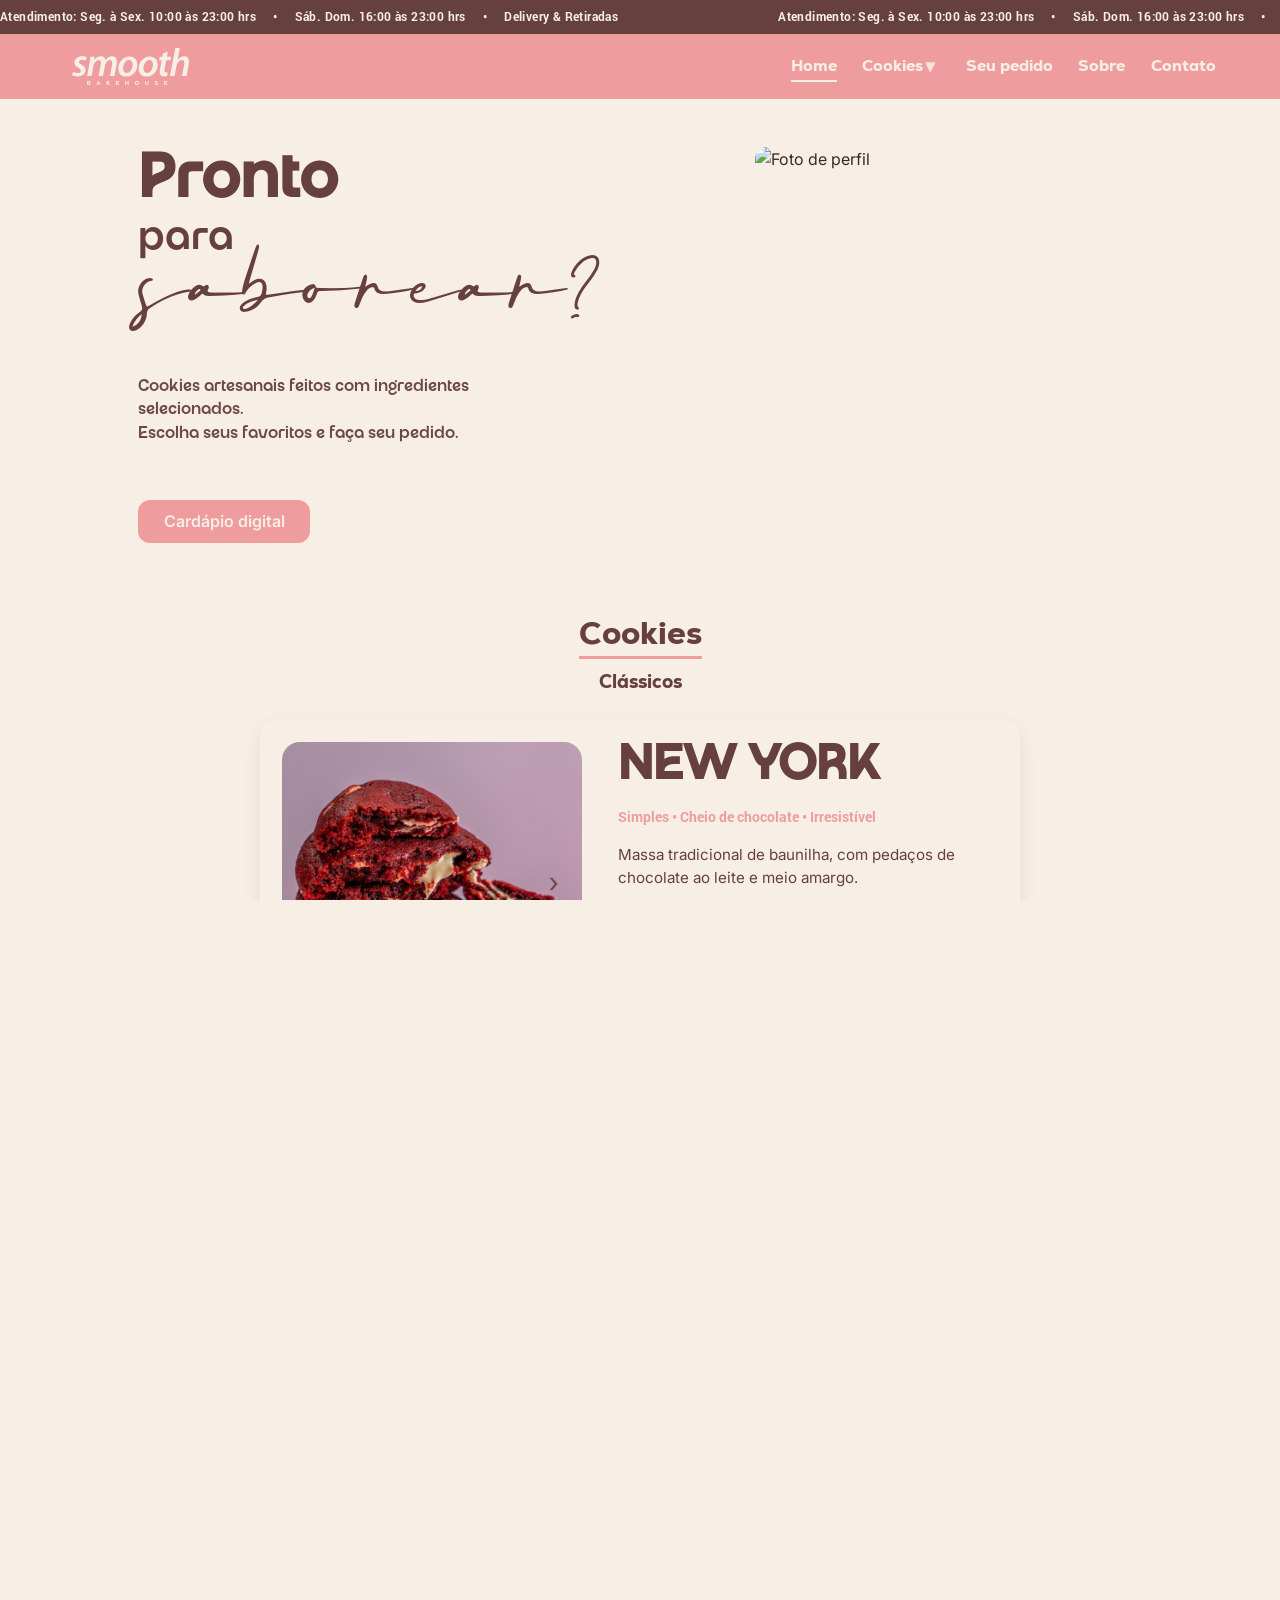
==== index.html @ f29f005e "Add files via upload" ====
<!DOCTYPE html>
<html lang="pt-BR" data-theme="rose">
<head>

	
	<style>
  /* Splash crítico (evita tela branca antes do CSS carregar) */
  #splash-screen{
    position:fixed;
    inset:0;
    background:#F7EFE6;
    display:flex;
    align-items:center;
    justify-content:center;
    z-index:999999;
  }
  #splash-screen img{
    max-width:70%;
  }
</style>


	<link href="https://fonts.googleapis.com/css2?family=Inter:wght@300;400;500;600;700&display=swap" rel="stylesheet">

  <meta charset="UTF-8" />

<meta name="viewport" content="width=device-width, initial-scale=1, viewport-fit=cover">

  <title>Smooth — Bakehouse</title>


<!-- FAVICON SVG (principal) -->
<link rel="manifest" href="manifest.json">

<link rel="icon" type="image/svg+xml" href="img/icons/favicon-smooth.svg">

<link rel="icon" type="image/png" href="img/icons/icone-smooth.png">

<link rel="apple-touch-icon" href="img/icons/icone-smooth.png">

<meta name="theme-color" content="#F7EFE6">

<meta name="mobile-web-app-capable" content="yes">
<meta name="apple-mobile-web-app-capable" content="yes">


<!---Barra que era preta-->

<meta name="msapplication-navbutton-color" content="#F7EFE6">
<meta name="apple-mobile-web-app-status-bar-style" content="default">



  <!-- CSS -->
<link rel="stylesheet" href="css/global/reset.css">
<link rel="stylesheet" href="css/global/base.css">
<link rel="stylesheet" href="css/theme/theme.css">
<link rel="stylesheet" href="css/header/header.css">
<link rel="stylesheet" href="css/header/ticker.css">
<link rel="stylesheet" href="css/home/home.css">
<link rel="stylesheet" href="css/cookies/classics/classics.css">
<link rel="stylesheet" href="css/footer/footer.css">
<link rel="stylesheet" href="css/checkout/checkout.css">
<link rel="stylesheet" href="css/about-contact/about-contact.css">



	
</head>

<body>  <!-- versão sem padrão elipse -->


 <!-- SPLASH PREMIUM -->
	<div id="splash-screen">
  <img src="img/logo-off.svg" alt="Smooth">
</div>
	
  <!-- MINI CART DESKTOP (NOVO CHECKOUT) -->
<div class="sc-mini-cart" id="miniCart">
  <div class="sc-mini-header">Resumo</div>
  <div class="sc-mini-count" id="miniCount">0 selecionado(s)</div>
  <div class="sc-mini-divider"></div>
  <div class="sc-mini-total" id="miniTotal">R$ 0,00</div>
  <button class="sc-mini-link" id="miniScroll" type="button">Ver pedido</button>

</div>

<!-- BOTÃO MOBILE (NOVO CHECKOUT) -->
<button class="sc-mobile-btn" id="mobileBtn" type="button">
  Ver pedido <strong id="mobileTotal">R$ 0,00</strong>
</button>


<!-- <body class="use-pattern"> --> <!-- versão com padrão elipse -->

  <!-- HEADER -->
<div class="ticker">
  <div class="ticker-track">
    <div class="ticker-content">Atendimento: Seg. à Sex. 10:00 às 23:00 hrs &nbsp;&nbsp;&nbsp; • &nbsp;&nbsp;&nbsp; Sáb. Dom. 16:00 às 23:00 hrs &nbsp;&nbsp;&nbsp; • &nbsp;&nbsp;&nbsp; Delivery & Retiradas</div>
    <div class="ticker-content">Atendimento: Seg. à Sex. 10:00 às 23:00 hrs &nbsp;&nbsp;&nbsp; • &nbsp;&nbsp;&nbsp; Sáb. Dom. 16:00 às 23:00 hrs &nbsp;&nbsp;&nbsp; • &nbsp;&nbsp;&nbsp; Delivery & Retiradas</div>
    <div class="ticker-content">Atendimento: Seg. à Sex. 10:00 às 23:00 hrs &nbsp;&nbsp;&nbsp; • &nbsp;&nbsp;&nbsp; Sáb. Dom. 16:00 às 23:00 hrs &nbsp;&nbsp;&nbsp; • &nbsp;&nbsp;&nbsp; Delivery & Retiradas</div>
  </div>
</div>



 

<!-----icones letreiro <img src="img/icons/sacola.svg" class="ticker-icon" alt="">
  Atendimento: Seg. à Sex. 10:00 às 23:00 hrs
  &nbsp;•&nbsp;
  <img src="img/icons/sacola.svg" class="ticker-icon" alt="">
  Delivery & Retiradas---->

    

  <header class="header">
    <div class="container nav">
      <div class="logo">
        <img src="img/logo.svg" alt="Logo Smooth">
      </div>

      <div
      
      class="nav-actions">
        <nav>
 <ul class="nav-list">
  <li><a href="#home">Home</a></li>

  <!-- ITEM COM SUBMENU -->
<li class="has-submenu">
  <a href="#cookies" class="submenu-toggle">
    Cookies
    <span class="arrow">▾</span>
  </a>

  <ul class="submenu">
  <li>
    <a href="#classicos" data-ignore-spy>
      <span class="submenu-text">Clássicos</span>
    </a>
  </li>
  <li>
 <!-------- <a href="#recheados"> 
    <span class="submenu-text">Recheados</span>
  </a>
</li>

<li>
  <a href="#gourmet">
    <span class="submenu-text">Gourmet</span> --->
  </a>
</li>

</ul>

</li>

  <li><a href="#checkout">Seu pedido</a></li>

  <li><a href="#sobre">Sobre</a></li>
  <li><a href="#contato">Contato</a></li>
</ul>





        </nav>

       <button class="hamburger" id="hamburgerBtn" type="button">
       <span></span>
       <span></span>
       <span></span>
       </button>

        <button id="themeToggle" class="theme-toggle" type="button">Tema</button>
      </div>
    </div>
   </header>

  <!-- HOME -->
  <section id="home" class="section home">
    <div class="container home-grid">
      <div>
        <div class="hero-title">
          <span class="big">Pronto</span>
            <span class="mid">para</span>

  <div class="script-wrap">
  <span class="script">saborear</span>
  <span class="interrogacao">?</span>
</div>

        </div>


  <div class="home-extra">
  <span class="mid">Cookies artesanais feitos com ingredientes selecionados.</span>
  <span class="mid">Escolha seus favoritos e faça seu pedido.</span>
</div>

        <a href="#cookies-cta" class="cta-button">Cardápio digital</a>

      </div>

      <img src="img/profile.png"
     alt="Foto de perfil"
     class="profile-img"
     loading="eager"
     decoding="sync">
    </div>
  </section>

  <!-- ÂNCORA EXCLUSIVA DO CTA (Cardápio digital) -->
<div id="cookies-cta" class="anchor-cta"></div>


<!-- COOKIES -->
<!-- COOKIES -->
<section id="cookies" class="section cookies">

  <div class="container">

    <h2 class="section-title underline-anim">Cookies</h2>

    <!-- TABS DO CARDÁPIO -->
<!---- <div class="cookie-tabs">
  <button class="tab-btn active" data-tab="classicos">Clássicos</button>
  <button class="tab-btn" data-tab="recheados">Recheados</button>
  <button class="tab-btn" data-tab="gourmet">Gourmet</button>
</div> --->


    <!-- CATEGORIA: CLÁSSICOS -->
    <div class="cookie-category" id="classicos">
     <h3 class="category-title">Clássicos</h3>


      <div class="cookie-grid">

      


<!----------TESTE CARD-->
<!-- Cookie 01-->
<div class="cookie-card" data-base-name="New York">



  <!-- CARROSSEL -->
<div class="card-media" data-carousel>

  <div class="carousel-track">
    <img src="img/cookies/double-chocolate.png"
         alt="Cookie Double Chocolate"
         class="carousel-img"
         loading="lazy"
         decoding="async"
         draggable="false">

    <img src="img/cookies/New-York2.jpg"
         alt="Cookie New York"
         class="carousel-img"
         loading="lazy"
         decoding="async"
         draggable="false">

    <img src="img/cookies/New-York3.jpg"
         alt="Cookie New York"
         class="carousel-img"
         loading="lazy"
         decoding="async"
         draggable="false">

          <img src="img/cookies/New-York4.jpg"
         alt="Cookie New York"
         class="carousel-img"
         loading="lazy"
         decoding="async"
         draggable="false">

          <img src="img/cookies/New-York5.jpg"
         alt="Cookie New York"
         class="carousel-img"
         loading="lazy"
         decoding="async"
         draggable="false">
  </div>

  <!-- setas -->
  <button class="carousel-btn prev" type="button" aria-label="Imagem anterior">‹</button>
  <button class="carousel-btn next" type="button" aria-label="Próxima imagem">›</button>

  <!-- dots -->
  <div class="carousel-dots" aria-hidden="true"></div>

</div>



  <!-- INFO -->
  <div class="cookie-info">
    <h4>NEW YORK</h4>

    <p class="subinfo">
  Simples • Cheio de chocolate • Irresistível
</p>

    <p>
      Massa tradicional de baunilha, com pedaços de chocolate ao leite e meio amargo.
    </p>

    <!-- SELETOR DE PESO (OPCIONAL) -->
    <div class="radio-row weight-row">

 <label>
    120g
    <input type="radio" name="weight-newyork"
           value="120" data-price="18.99" checked>
  </label>


  <label>
    60g
    <input type="radio" name="weight-newyork"
           value="60" data-price="9.99">
  </label>

 
</div>

    <div class="cookie-footer">

      <!-- BLOCO PREÇO (MESMO DO ORIGINAL) -->
      <div class="price-block">
        <div class="cookie-price-pill">
          <div class="price-line">
            <span class="currency">R$</span>
            <span class="value">18,<span class="cents">99</span></span>
          </div>
        </div>

        <small class="info-produto">
          unidade • 120g
        </small>
      </div>

      <!-- CONTROLES (SEM ALTERAÇÃO) -->
      <div class="qty-control">

        <div class="qty-col">
          <button class="qty-btn minus" type="button">−</button>
          <small class="info-produto">remover</small>
        </div>

        <span class="qty">0</span>

        <div class="qty-col">
          <button class="qty-btn plus" type="button">+</button>
          <small class="info-produto">adicionar</small>
        </div>

      </div>

    </div>

  </div>

</div>








<!-- Cookie 02-->
<div class="cookie-card" data-base-name="Triplochoco">

  <img src="img/cookies/double-chocolate.png" alt="Triplochoco">
  <div class="cookie-info">
    <h4>TRIPLOCHOCO</h4>

    <p class="subinfo">
      Intenso • Cremoso • Sem exageros
    </p>

    <p>
      Massa de cacau com pedaços de chocolate ao leite, meio amargo e branco.
    </p>

    <!-- SELETOR DE PESO (OPCIONAL) -->
    <div class="radio-row weight-row">

 <label>
    120g
    <input type="radio" name="weight-triplochoco"
           value="120" data-price="18.99" checked>
  </label>


  <label>
    60g
    <input type="radio" name="weight-triplochoco"
           value="60" data-price="9.99">
  </label>

 
</div>

    <div class="cookie-footer">

      <!-- BLOCO PREÇO (MESMO DO ORIGINAL) -->
      <div class="price-block">
        <div class="cookie-price-pill">
          <div class="price-line">
            <span class="currency">R$</span>
            <span class="value">18,<span class="cents">99</span></span>
          </div>
        </div>

        <small class="info-produto">
          unidade • 120g
        </small>
      </div>

      <!-- CONTROLES (SEM ALTERAÇÃO) -->
      <div class="qty-control">

        <div class="qty-col">
          <button class="qty-btn minus" type="button">−</button>
          <small class="info-produto">remover</small>
        </div>

        <span class="qty">0</span>

        <div class="qty-col">
          <button class="qty-btn plus" type="button">+</button>
          <small class="info-produto">adicionar</small>
        </div>

      </div>

    </div>

  </div>

</div>






<!-- Cookie 03-->
<div class="cookie-card" data-base-name="Brigadeiro Intenso">

  <img src="img/cookies/double-chocolate.png" alt="Brigadeiro Intenso">

  <div class="cookie-info">
    <h4>BRIGADEIRO INTENSO</h4>

    <p class="subinfo">
      Forte • Cremoso por dentro • Equilibrado
    </p>

    <p>
      Massa de cacau com recheio de brigadeiro meio amargo.
    </p>

    <!-- SELETOR DE PESO (OPCIONAL) -->
    <div class="radio-row weight-row">

 <label>
    120g
    <input type="radio" name="weight-brigadeiro-intenso"
           value="120" data-price="16.99" checked>
  </label>


  <label>
    60g
    <input type="radio" name="weight-brigadeiro-intenso"
           value="60" data-price="7.99">
  </label>

 
</div>

    <div class="cookie-footer">

      <!-- BLOCO PREÇO (MESMO DO ORIGINAL) -->
      <div class="price-block">
        <div class="cookie-price-pill">
          <div class="price-line">
            <span class="currency">R$</span>
            <span class="value">16,<span class="cents">99</span></span>
          </div>
        </div>

        <small class="info-produto">
          unidade • 120g
        </small>
      </div>

      <!-- CONTROLES (SEM ALTERAÇÃO) -->
      <div class="qty-control">

        <div class="qty-col">
          <button class="qty-btn minus" type="button">−</button>
          <small class="info-produto">remover</small>
        </div>

        <span class="qty">0</span>

        <div class="qty-col">
          <button class="qty-btn plus" type="button">+</button>
          <small class="info-produto">adicionar</small>
        </div>

      </div>

    </div>

  </div>

</div>





<!-- Cookie 04-->
<div class="cookie-card" data-base-name="Chocoblend">

  <img src="img/cookies/double-chocolate.png" alt="Chocoblend">

  <div class="cookie-info">
    <h4>CHOCOBLEND</h4>

    <p class="subinfo">
      Dois sabores • Suave • Equilibrado
    </p>

    <p>
      Combinação de massas de cacau e baunilha, com recheio de brigadeiro de chocolate meio amargo e branco.
    </p>

    <!-- SELETOR DE PESO (OPCIONAL) -->
    <div class="radio-row weight-row">

 <label>
    120g
    <input type="radio" name="weight-chocoblend"
           value="120" data-price="16.99" checked>
  </label>


  <label>
    60g
    <input type="radio" name="weight-chocoblend"
           value="60" data-price="7.99">
  </label>

 
</div>

    <div class="cookie-footer">

      <!-- BLOCO PREÇO (MESMO DO ORIGINAL) -->
      <div class="price-block">
        <div class="cookie-price-pill">
          <div class="price-line">
            <span class="currency">R$</span>
            <span class="value">16,<span class="cents">99</span></span>
          </div>
        </div>

        <small class="info-produto">
          unidade • 120g
        </small>
      </div>

      <!-- CONTROLES (SEM ALTERAÇÃO) -->
      <div class="qty-control">

        <div class="qty-col">
          <button class="qty-btn minus" type="button">−</button>
          <small class="info-produto">remover</small>
        </div>

        <span class="qty">0</span>

        <div class="qty-col">
          <button class="qty-btn plus" type="button">+</button>
          <small class="info-produto">adicionar</small>
        </div>

      </div>

    </div>

  </div>

</div>







<!-- Cookie 05-->
<div class="cookie-card" data-base-name="Dark Nutella">

  <img src="img/cookies/double-chocolate.png" alt="Dark Nutella">

  <div class="cookie-info">
    <h4>DARK NUTELLA</h4>

    <p class="subinfo">
      Sofisticado • Marcante • Contraste perfeito
    </p>

    <p>
      Massa tradicional de baunilha com recheio de Nutella e pedaços de chocolate meio amargo.
    </p>

    <!-- SELETOR DE PESO (OPCIONAL) -->
    <div class="radio-row weight-row">

 <label>
    120g
    <input type="radio" name="weight-dark-nutella"
           value="120" data-price="17.99" checked>
  </label>


  <label>
    60g
    <input type="radio" name="weight-dark-nutella"
           value="60" data-price="8.99">
  </label>

 
</div>

    <div class="cookie-footer">

      <!-- BLOCO PREÇO (MESMO DO ORIGINAL) -->
      <div class="price-block">
        <div class="cookie-price-pill">
          <div class="price-line">
            <span class="currency">R$</span>
            <span class="value">17,<span class="cents">99</span></span>
          </div>
        </div>

        <small class="info-produto">
          unidade • 120g
        </small>
      </div>

      <!-- CONTROLES (SEM ALTERAÇÃO) -->
      <div class="qty-control">

        <div class="qty-col">
          <button class="qty-btn minus" type="button">−</button>
          <small class="info-produto">remover</small>
        </div>

        <span class="qty">0</span>

        <div class="qty-col">
          <button class="qty-btn plus" type="button">+</button>
          <small class="info-produto">adicionar</small>
        </div>

      </div>

    </div>

  </div>

</div>




<!-- Cookie 06-->
<div class="cookie-card" data-base-name="Milk & Nuts">

  <img src="img/cookies/double-chocolate.png" alt="Milk & Nuts">

  <div class="cookie-info">
    <h4>MILK & NUTS</h4>

    <p class="subinfo">
      Amendoim • Crocante • Nostálgico
    </p>

    <p>
      Massa tradicional de baunilha com recheio de brigadeiro de paçoca e chocolate ao leite.
    </p>

    <!-- SELETOR DE PESO (OPCIONAL) -->
    <div class="radio-row weight-row">

 <label>
    120g
    <input type="radio" name="weight-milk-nuts"
           value="120" data-price="17.99" checked>
  </label>


  <label>
    60g
    <input type="radio" name="weight-milk-nuts"
           value="60" data-price="8.99">
  </label>

 
</div>

    <div class="cookie-footer">

      <!-- BLOCO PREÇO (MESMO DO ORIGINAL) -->
      <div class="price-block">
        <div class="cookie-price-pill">
          <div class="price-line">
            <span class="currency">R$</span>
            <span class="value">17,<span class="cents">99</span></span>
          </div>
        </div>

        <small class="info-produto">
          unidade • 120g
        </small>
      </div>

      <!-- CONTROLES (SEM ALTERAÇÃO) -->
      <div class="qty-control">

        <div class="qty-col">
          <button class="qty-btn minus" type="button">−</button>
          <small class="info-produto">remover</small>
        </div>

        <span class="qty">0</span>

        <div class="qty-col">
          <button class="qty-btn plus" type="button">+</button>
          <small class="info-produto">adicionar</small>
        </div>

      </div>

    </div>

  </div>

</div>






<!-- Cookie VARIAÇÃO 07 -->
<div class="cookie-card" data-base-name="Loveberry">

  <img src="img/cookies/double-chocolate.png" alt="Loveberry">

  <div class="cookie-info">
    <h4>LOVEBERRY</h4>

    <p class="subinfo">
      Levemente ácido • Sem exageros • Cheio de sabor
    </p>

    <p>
      Massa red velvet com recheio de brigadeiro de chocolate branco e geleia de morango.
    </p>

    <!-- SELETOR DE PESO (OPCIONAL) -->
    <div class="radio-row weight-row">

 <label>
    120g
    <input type="radio" name="weight-loveberry"
           value="120" data-price="22.99" checked>
  </label>


  <label>
    60g
    <input type="radio" name="weight-loveberry"
           value="60" data-price="12.99">
  </label>

 
</div>

    <div class="cookie-footer">

      <!-- BLOCO PREÇO (MESMO DO ORIGINAL) -->
      <div class="price-block">
        <div class="cookie-price-pill">
          <div class="price-line">
            <span class="currency">R$</span>
            <span class="value">22,<span class="cents">99</span></span>
          </div>
        </div>

        <small class="info-produto">
          unidade • 120g
        </small>
      </div>

      <!-- CONTROLES (SEM ALTERAÇÃO) -->
      <div class="qty-control">

        <div class="qty-col">
          <button class="qty-btn minus" type="button">−</button>
          <small class="info-produto">remover</small>
        </div>

        <span class="qty">0</span>

        <div class="qty-col">
          <button class="qty-btn plus" type="button">+</button>
          <small class="info-produto">adicionar</small>
        </div>

      </div>

    </div>

  </div>

</div>






</div> <!-- /.cookie-grid -->

</div> <!-- /.cookie-category -->

  </div> <!-- /.container -->

</section> <!-- /#cookies -->







    

  
<!-- CHECKOUT — NOVO / RESUMO (IRMÃO DO GRID, NÃO FILHO) -->
<section class="sc-checkout" id="checkout">
  <div class="container">
    <div class="checkout-card">
  <div class="checkout-content">


<h3 class="section-title">Seu pedido</h3>


  <ul id="cartList"></ul>

<button id="clearCart" class="clear-cart is-hidden" type="button">
  Limpar itens
</button>


  <div class="sc-line">
    <span>Subtotal</span>
    <strong id="subtotal">R$ 0,00</strong>
  </div>

  <!-- DADOS DO CLIENTE -->
  <div class="sc-block">
    <h4>Seus dados</h4>
    <input type="text" id="clientName" placeholder="Nome" />
    <input type="tel" id="clientPhone" placeholder="WhatsApp" />
  </div>

  <!-- OBSERVAÇÕES -->
  <div class="sc-block">
    <textarea id="notes" placeholder="Observações (opcional)"></textarea>
  </div>


  <!-- RECEBIMENTO -->
 <div class="sc-block">
  <h4>Como você quer receber?</h4>

  <div class="radio-row">
    <label>
      Retirada
      <input type="radio" name="receive" value="retirada">
    </label>

    <label>
      Entrega (R$ 9,99)
      <input type="radio" name="receive" value="entrega">
    </label>
  </div>
</div>


  <!-- LOCAL RETIRADA -->
  <div class="sc-block sc-hidden" id="pickupBlock">
    <h4 class="sc-pickup-title">Local</h4>
    <p class="sc-pickup">
      Rua Emidio Alves Feitosa, nº 1680<br>
      Bairro Agenor de Carvalho.
    </p>
  </div>


<!-- CHECKOUT — SENTINEL (controle de visibilidade do mini-cart) -->
<div id="checkout-sentinel"></div>

  <!-- ENDEREÇO ENTREGA -->
  <div class="sc-block sc-hidden" id="addressBlock">
    <textarea id="address" placeholder="Endereço para entrega"></textarea>
  </div>

  <!-- CUPOM FRETE (OCULTO) -->
  <div class="sc-block sc-hidden" id="couponBlock">
    <input type="text" id="coupon" placeholder="Cupom de frete" />
    <button id="applyCoupon" type="button">Aplicar</button>
  </div>

  <div class="sc-line sc-hidden" id="deliveryLine">
    <span>Taxa de entrega</span>
    <strong id="delivery">R$ 0,00</strong>
  </div>

  <div class="sc-line total">
    <span>Total do pedido</span>
    <strong id="total">R$ 0,00</strong>
  </div>

  <!-- PAGAMENTO -->
  <div class="sc-block">
  <h4>Forma de pagamento</h4>

  <div class="radio-row">
    <label>
      Pix
      <input type="radio" name="payment" value="Pix">
    </label>

    <label>
      Cartão
      <input type="radio" name="payment" value="Cartão">
    </label>

    <label>
      Dinheiro
      <input type="radio" name="payment" value="Dinheiro">
    </label>
  </div>
</div>


  <!-- TROCO -->
  <div class="sc-block sc-hidden" id="changeBlock">
  <h4>Precisa de troco?</h4>

  <div class="radio-row">
    <label>
      Não
      <input type="radio" name="change" value="nao">
    </label>

    <label>
      Sim
      <input type="radio" name="change" value="sim">
    </label>
  </div>

  <input
  type="text"
  id="changeValue"
  class="sc-hidden"
  placeholder="Troco para quanto?"
  />
</div>


  <button class="sc-final-btn sc-muted" id="finishBtn" type="button">
    Finalizar pedido no whatsapp
  </button>

      </div><!-- /.checkout-content -->

    </div><!-- /.checkout-card -->
  </div><!-- /.container -->
</section>





  <!-- SOBRE -->
  <section id="sobre" class="section">
    <div class="container">
      <h2 class="section-title">Sobre</h2>
      <p>A Smooth nasce da ideia de suavidade.
</p>

<p>
  Com produtos criados de forma artesanal, a partir de processos cuidadosos,
  ingredientes selecionados e atenção real a cada detalhe do resultado final.
  Mais do que oferecer produtos, a Smooth busca criar momentos aconchegantes.
  Tudo é feito com calma, respeitando o tempo, o processo e o prazer de saborear 
  algo preparado com carinho.
  Texturas equilibradas e sabores marcantes fazem parte do nosso cuidado diário.
  Aqui, cada criação é pensada como uma experiência — do primeiro contato 
  à última mordida. Um convite para desacelerar, sentir e aproveitar.

  Suave, simples, Smooth.
</p>

      </p>
    </div>
  </section>

   <!-- CONTATO -->
  <section id="contato" class="section section-alt">
    <div class="container">
      <h2 class="section-title">Contato</h2>
      <p>Email: smoothbakehouse@gmail.com</p>
    </div>
  </section>


  <!-- Mini-Cart -->




<!-- BOTÃO MOBILE — VER PEDIDO -->


<footer class="footer">
  <!-- LOGO -->
  <img
    src="img/logo.svg"
    alt="Smooth Bakehouse"
    class="footer-logo"
  />

    <!-- REDES SOCIAIS -->
  <div class="footer-social">

  <a href="https://www.instagram.com/smoothbakehouse" target="_blank" aria-label="Instagram">
    <img src="img/icons/instagram.svg" alt="Instagram" />
  </a>

  <a href="https://linktr.ee/smoothbakehouse" target="_blank" aria-label="Linktree">
    <img src="img/icons/linktree.svg" alt="Linktree" />
  </a>

  <a href="https://wa.me/556932156921" target="_blank" aria-label="WhatsApp">
    <img src="img/icons/whatsapp.svg" alt="WhatsApp" />
  </a>

</div>


  <!-- TEXTO PRINCIPAL -->
  <p class="footer-brand">© 2026 — Smooth Bakehouse  —</p>

  <!-- CRÉDITO DISCRETO -->
  <p class="footer-credit">
    Criado e desenvolvido por Inove Tecnologias.
  </p>
</footer>




<!-- ======================
     ALERTA SMOOTH
====================== -->
<div id="smooth-alert" class="smooth-alert">
  <div class="smooth-alert-box">

    <strong>Smooth diz:</strong>

    <p id="smooth-alert-text"></p>

    <button id="smooth-alert-ok" class="smooth-alert-btn" type="button">
  OK
</button>

  </div>
</div>



  <!-- SCRIPTS FINAIS -->
  <script>
    /* ========================= TROCA DE TEMA ========================= */
    /*const themes = ["rose", "light", "dark"];
    let currentTheme = 0;
    const html = document.documentElement;
    const button = document.getElementById("themeToggle");

    button.addEventListener("click", () => {
      currentTheme = (currentTheme + 1) % themes.length;
      html.setAttribute("data-theme", themes[currentTheme]);
    });*/
</script>


<script src="js/mapa-nav.js"></script>
<script src="js/menu.js"></script>
<script src="js/checkout.js" defer></script>
<script src="js/lightbox.js"></script>
<script src="js/ticker.js"></script>




<!-- LIGHTBOX -->
<div class="lightbox" id="lightbox">
  <div class="lightbox-content">
    <button class="lightbox-close" type="button">×</button>
    <img src="" id="lightboxImg">
    <div class="lightbox-dots" aria-hidden="true"></div>
    <button class="lightbox-nav lightbox-prev" type="button" aria-label="Imagem anterior">‹</button>
<button class="lightbox-nav lightbox-next" type="button" aria-label="Próxima imagem">›</button>
  </div>
</div>




<script>
if ("serviceWorker" in navigator) {
  window.addEventListener("load", () => {
  navigator.serviceWorker.register("sw.js")
      .then(() => console.log("Service Worker registrado"))
      .catch(err => console.log("Erro no SW:", err));
  });
}
</script>

<!------------Splash intro app-->
<script>
window.addEventListener("load", () => {
  const splash = document.getElementById("splash-screen");

  splash.classList.add("show");

  setTimeout(() => {

    // ⭐ libera a página antes do fade
    document.body.classList.add("app-ready");

    splash.classList.add("splash-hide");

    setTimeout(() => {
      splash.remove();
    }, 700);

  }, 1200);
});
</script>



</body>
</html>
---- css/global/base.css ----
/* ========================= GLOBAL BASE ========================= */
/* Este arquivo define padrões universais usados pelo site todo. */
/* Nada aqui deve ser específico de header, home, cookies, etc.  */


/*html {
  background-color: #F7EFE6 !important;
}*/

html{
  background: var(--background);
}


:root {
  --font-inter: "Inter", sans-serif;
}


/* ------------------------- TIPOGRAFIA ------------------------- */
html, body {
  font-family: "Poppins", sans-serif;
  color: var(--text);
  background: var(--background);
  line-height: 1.6;
  overflow-x: hidden; /* evita scroll lateral */
}

.container {
  width: 100%;
  max-width: 1200px; /* antes era menor */
  margin-inline: auto;
  padding-inline: clamp(12px, 3vw, 24px);
}


/* ------------------------- LINKS ------------------------- */
a {
  text-decoration: none;
  color: inherit;
  transition: color 0.25s ease, opacity 0.25s ease;
}

/* ------------------------- BOTÕES GERAIS ------------------------- */
button {
  cursor: pointer;
  border: none;
  outline: none;
  background: transparent;
  transition: 0.25s ease;
}

/* ------------------------- TÍTULOS ------------------------- */
h1, h2, h3, h4, h5, h6 {
  font-family: "Nexa Heavy", sans-serif; /* ATIVA Bingo nos títulos */
  font-weight: 900;
  line-height: 1.2;
}

/* ------------------------- gambi ------------------------- */
/*.text-thin {
  font-family: "Nexa Heavy", sans-serif;
  font-weight: 400;        /* mantém o peso original */
 /* opacity: 0.85;           /* deixa visualmente mais leve */
 /* -webkit-text-stroke: 0.2px transparent; /* suaviza as bordas */
/*}*/

/* ------------------------- TEXTO ------------------------- */
p, span, li {
  color: var(--brown);
  word-break: break-word;
}

/* ------------------------- SEÇÕES----SOBRE + CONTATO---------------------- */
.section {
  padding: 4rem 0;
  background: #F7EFE6;
}

.section-title {
  font-family: "Nexa Heavy", sans-serif;
  font-size: clamp(1.6rem, 3vw, 2rem);
  font-weight: 700;

  position: relative;
  display: block;
  width: fit-content;
  margin: 0 auto 1.6rem;
  padding-bottom: 6px;

  text-align: center;
}

.section-subtitle {
  font-size: 1rem;
  color: var(--brown);
  margin-bottom: 2rem;
}

/* ------------------------- UTILITÁRIOS ------------------------- */

/* Flex helpers */
.flex {
  display: flex;
  align-items: center;
}

.flex-between {
  display: flex;
  align-items: center;
  justify-content: space-between;
}

.text-center {
  text-align: center;
}

/* Espaçamentos */
.mt-1 { margin-top: 1rem; }
.mt-2 { margin-top: 2rem; }
.mt-3 { margin-top: 3rem; }

/*---------------- ===== Underline Animado Universal Enche igual home===== ---------------------------*/
.underline-animado {
  position: relative;
  display: inline-block; /* permite animar sublinhado sem quebrar layout */
  padding-bottom: 3px;
}

.underline-animado::after {
  content: "";
  position: absolute;
  left: 0;
  bottom: 0;
  width: 0%;
  height: 3px;
 /* background: red; /* cor do sublinhado */
  transition: width 0.35s ease;
}

.underline-animado:hover::after {
  width: 100%;
}

/* ------------------------- SOMBRAS UNIVERSAIS ------------------------- */
.shadow {
  box-shadow: var(--shadow);
}

/* ------------------------- RESPONSIVIDADE BÁSICA ------------------------- */
@media (max-width: 768px) {
  .section {
    padding: 3rem 0;
  }
}


/* =========================================
   SECTION TITLES — UNDERLINE ANIMADO
   ========================================= */

/* underline escondido */
.section-title::after {
  content: "";
  position: absolute;
  left: 0;
  bottom: 0;
  width: 0%;
  height: 3px;
  background: var(--rose);


  transition:
    width 0.35s ease 0.25s; /* 👈 delay de 0.25s */
}


/* ativado por scroll */
.section-title.is-active::after {
  width: 100%;
}

/* =========================================
   CENTRALIZAR TÍTULOS DAS SEÇÕES
   ========================================= */

#splash-screen {
  position: fixed;
  inset: 0;
  background: #F7EFE6;
  display: flex;
  align-items: center;
  justify-content: center;
  z-index: 99999;
  transition: opacity .6s ease;
}

#splash-screen img {
  width: clamp(200px, 40vw, 290px);
  max-width: 70%;
  opacity: 0;
  transform: translateY(8px);
  transition: opacity .6s ease, transform .6s ease;
}

#splash-screen.show img {
  opacity: 1;
  transform: translateY(0);
}

.splash-hide {
  opacity: 0;
}

/*-------fade home----------*/



/* =========================================================
   OFFSET DE SCROLL — AJUSTE FINO
   ========================================================= */

/* HOME */
#home{
  scroll-margin-top: 100px; /* ajuste fino desktop */
}


/* Cookies (título da seção) */
#cookies {
  scroll-margin-top: 45px;
}

/* Categoria Clássicos */
#classicos {
  scroll-margin-top: 77px;
}

/* Sobre */
#sobre {
  scroll-margin-top: 30px;
}

/* CHECKOUT — especial (porque usa scrollIntoView) */
  #checkout {
  scroll-margin-top: 60px;
}


/* =========================================================
   OFFSET EXCLUSIVO — CTA "Cardápio digital"
   ========================================================= */

#cookies-cta{
  scroll-margin-top: 45px; /* ajuste fino DESKTOP do CTA */
}

@media (max-width:768px){
  #cookies-cta{
    scroll-margin-top: 35px; /* ajuste fino MOBILE do CTA */
  }
}

/* âncora não ocupa espaço visível */
.anchor-cta{
  height: 0;
}

/* =========================
   OFFSET SCROLL — MOBILE
========================= */
@media (max-width:768px){


/*#home{
  /*scroll-margin-top: 120px; /* ajuste fino mobile
}*/

  #cookies{
    scroll-margin-top: 90px;
  }

  #classicos{
    scroll-margin-top: 75px;
  }

  #checkout{
    scroll-margin-top: 45px;
  }

  #sobre{
    scroll-margin-top: 35px;
  }

  #contato{
    scroll-margin-top: 90px;
  }

}

/* =========================================================
   BODY — BLOCO REMOVIDO (duplicado e conflitante)
   =========================================================

body {
  font-family: "Nexa Heavy", sans-serif;
  line-height: 1.6;
  background: var(--background);
  color: var(--text);
}

*/



@font-face {
  font-family: 'Nexa Heavy';
  src: url('../../fonts/Nexa-Heavy.ttf') format('truetype');
  font-weight: 900;
  font-style: normal;
  font-display: swap;
}

@font-face {
  font-family: 'Regular';
  src: url('../../fonts/Regular.ttf') format('opentype');
  font-weight: normal;
  font-style: normal;
  font-display: swap;
}

@font-face {
  font-family: 'MentholSignature';
  src: url('../../fonts/Menthol Signature.ttf') format('truetype');
  font-weight: normal;
  font-style: normal;
  font-display: swap;
  
}

@font-face {
  font-family: 'Bingo';
  src: url('../../fonts/Bingo.ttf') format('truetype');
  font-weight: normal;
  font-style: normal;
  font-display: swap;
  }

@font-face {
  font-family: 'Agency';
  src: url('../../fonts/agency.otf') format('opentype');
  font-weight: normal;
  font-style: normal;
  font-display: swap;
 }

       @font-face {
  font-family: 'Roboto';
  src: url('../../fonts/RobotoBold.ttf') format('opentype');
  font-weight: normal;
  font-style: normal;
  font-display: swap;
 }


/*-------Remove azul do botão--------------------------------*/
* { -webkit-tap-highlight-color: transparent; }

button:active {
  transform: scale(.97);
}

/*-----bug home app----*/
/* ===== ISOLAMENTO DO RENDER DO APP ===== */

body {
  visibility: hidden;
}

#splash-screen {
  visibility: visible !important;
}

body.app-ready {
  visibility: visible;
}





/* ======================
   ALERTA SMOOTH
====================== */

.smooth-alert{
  position:fixed;
  inset:0;
  background:rgba(0,0,0,.35);
  display:flex;
  align-items:center;
  justify-content:center;
  opacity:0;
  pointer-events:none;
  transition:.25s;
  z-index:999999;
}

.smooth-alert.show{
  opacity:1;
  pointer-events:auto;
}

.smooth-alert-box{
  background:#fff;
  padding:18px 18px;
  border-radius:18px;
  text-align:center;

  width:min(340px, calc(100vw - 36px));
  max-width:340px;

  min-height:190px;          /* tamanho padrão */
  display:flex;
  flex-direction:column;

  box-shadow:0 10px 30px rgba(0,0,0,.15);
}

.smooth-alert-box strong{
  display:block;
  margin-bottom:8px;
  color:#4A2E2A;
}

#smooth-alert-text{
  margin: 10px 0 0;
  color:#4A2E2A;
  font-size: 0.92rem;
  line-height: 1.35;

  flex: 1;                   /* ocupa o meio da caixa */
  display:flex;
  align-items:center;
  justify-content:center;
  transform: translateY(-7px);

  max-height: 90px;          /* não cresce infinito */
  overflow:auto;             /* se passar, rola */
  padding: 0 6px;
}

/* BOTÃO ALERTA */

.smooth-alert-btn{
  margin-top: 12px;
  padding: 6px 16px;
  border:none;
  border-radius:10px;
  background: var(--rose, #EF9C9F);
  color:#fff;

  font-weight:700;
  font-size: 0.85rem;
  min-width: 96px;
  align-self: center;

  cursor:pointer;
  transition: transform .15s ease, opacity .15s ease;
}

.smooth-alert-btn:hover{
  transform:translateY(-1px);
  opacity:.95;
}
---- css/theme/theme.css ----
/* ===============================================================
   SISTEMA DE TEMAS — SMOOTH BAKEHOUSE
   Apenas LIGHT e DARK
================================================================ */

/* ===== TOKENS BASE (fixos, não mudam entre temas) ===== */
:root {
  /* Marca */
  --rose: #EF9C9F;
  --brown: #66403D;
  --beige: #FEE1C0;

  /* Sombras */
  --shadow: 0 10px 30px rgba(102, 64, 61, 0.12);
  --shadow-strong: 0 16px 32px rgba(102, 64, 61, 0.18);

  /* Borda */
  --border: #e5d0cd;

  /* Texto */
  --text-strong: #3b2725;
  --text-soft: #8a6b68;

  /* Cores funcionais default */
  --primary: var(--rose);
  --secondary: var(--brown);

  /* Base */
  /*--background: #ffffff;
  --surface: #ffffff;
  --surface-alt: #f8f5f4;*/

  --text: var(--text-strong);
  --text-muted: var(--text-soft);

  /* Footer */
  --footer-bg: var(--brown);
  --footer-text: #f8e8e6;
}

/* ===============================================================
   THEME: ROSE (padrão do site)
================================================================ */
[data-theme="rose"]{
  --background: #F7EFE6;
  --surface: #F7EFE6;
  --surface-alt: #F7EFE6;
}


/* ===============================================================
   THEME: LIGHT
================================================================ */

[data-theme="light"] {
  --background: #ffffff;
  --surface: #ffffff;
  --surface-alt: #faf6f5;

  --text: #402926;
  --text-muted: #7a5f5b;

  --border: #e8d5d2;

  --footer-bg: #66403D;
  --footer-text: #f7e1dc;

  --shadow: 0 10px 28px rgba(90, 60, 55, 0.12);
}


/* ===============================================================
   THEME: DARK
================================================================ */

/*[data-theme="dark"] {
  --background: #0f0c0c;
  --surface: #1a1413;
  --surface-alt: #241c1b;

  --text: #f5e3e2;
  --text-muted: #ccb8b4;

  --border: #2a1f1e;

  --footer-bg: #0a0707;
  --footer-text: #e6c4bd;

  --shadow: 0 8px 22px rgba(0, 0, 0, 0.35);
}


/* ===============================================================
   FIM DO THEME.CSS
================================================================ */
---- css/header/header.css ----
/* ========================= HEADER / NAV ========================= */

.header {
  margin-top: 0px;
  background: var(--rose);
  border-bottom: none;
  position: sticky;
  top: 0;
  z-index: 20;
  /* cobre a safe-area do status bar (PWA / notch) e elimina a faixa */
  overflow: visible;
}

/* ---- CONTAINER DO HEADER ---- */
.nav {
  display: flex;
  justify-content: space-between;
  align-items: center;
  height: 65px; /* valor original */
}

/* ---- LOGO ---- */
.logo {
  display: flex;
  align-items: center;
  padding: 4px 8px;
}

.logo img {
  height: 37px;
  width: auto;
  display: block;
  backface-visibility: hidden;
-webkit-backface-visibility: hidden;
transform: translateZ(0);
-webkit-transform: translateZ(0);
}

/* ---- AÇÕES DO MENU (links + botão tema) ---- */
.nav-actions {
  display: flex;
  align-items: center;
  gap: 1.4rem;
}

/* ---- LISTA DE LINKS ---- */
.nav-list {
  display: flex;
  gap: 1.6rem;
  list-style: none;
}

/* LINK */
.nav-list a {
  color: #F7EFE6;
  text-decoration: none;
  font-weight: 500;
  position: relative;
  padding-bottom: 2px;
  font-family: 'Nexa Heavy', sans-serif;
  transition: transform 0.25s ease, opacity 0.25s ease;
}

.nav-list > li > a {
  display: inline-flex;
}

/* hover controla movimento em cookies +++ padrão para TODOS os links do menu */
/*
.nav-list > li > a:hover,
.submenu li a:hover {
  transform: translateY(-1px);
  opacity: 0.85;
}
*/

/* -------------------------- UNDERLINE ANIMADO MENU ---------------- */
/* UNDERLINE — SOMENTE MENU PRINCIPAL */
.nav-list > li > a::after {
  content: "";
  position: absolute;
  bottom: -2px;
  left: 0;
  width: 0%;
  height: 2px;
  background: #F7EFE6;
  transition: width 0.3s ease;
  pointer-events: none;
}

.nav-list > li > a:hover::after {
  width: 100%;
}

/* ---- BOTÃO DE TROCA DE TEMA ---- */
.theme-toggle {
  background: rgba(255, 255, 255, 0.15);
  border: 1px solid rgba(255, 255, 255, 0.35);
  color: #F7EFE6;
  padding: 0.4rem 1rem;
  border-radius: 999px;
  cursor: pointer;
  font-size: 0.85rem;
  backdrop-filter: blur(4px);
  transition: all 0.25s ease;
}

.theme-toggle:hover {
  background: rgba(255, 255, 255, 0.25);
}

/* ============================================================
   MENU MOBILE — MOSTRAR HAMBÚRGUER E ESCONDER LINKS
   ============================================================ */

.hamburger {
  display: none;
  flex-direction: column;
  justify-content: space-between;
  width: 26px;
  height: 20px;
  background: none;
  border: none;
  cursor: pointer;
}

.hamburger span {
  width: 100%;
  height: 3px;
  background: #F7EFE6;
  border-radius: 3px;
  transition: 0.3s ease;
}

.hamburger.active span:nth-child(1) {
  transform: translateY(8px) rotate(45deg);
}
.hamburger.active span:nth-child(2) {
  opacity: 0;
}
.hamburger.active span:nth-child(3) {
  transform: translateY(-8px) rotate(-45deg);
}

/* ========================= MOBILE ========================= */
@media (max-width: 768px) {

  .nav{
    height: 44px;
    position: relative; /* 🔑 */
  }

  .hamburger{
    display:flex;
  }

  .nav-list{
    position: absolute;
    top: 100%;      /* ✅ cola no final do header */
    left: 0;        /* ✅ garante largura certinha */
    right: 0;
    width: 100%;

    background: var(--rose);
    flex-direction: column;
    gap: 1.8rem;
    padding: 2rem 1rem;
    opacity: 0;
    pointer-events: none;
    transform: translateY(-5px);
    transition: opacity .3s ease, transform .3s ease;
    border-bottom: none;
  }

  .nav-list.active{
    opacity: 1;
    pointer-events: auto;
    transform: translateY(0);
    border-bottom: 1px solid var(--border);
  }
}


/* =========================================================
   SUBMENU — COOKIES (DESKTOP + MOBILE)
   ========================================================= */
/*------------largura header mobile-----------*/




.has-submenu {
  position: relative;
}

.submenu-toggle {
  display: inline-flex;
  align-items: center;
  gap: 6px;
}


/* ---- SETA DO SUBMENU (Cookies) ---- */
.has-submenu .arrow {
  color: #F7EFE6;      /* bege */
  font-size: 0.55rem;  /* proporcional ao texto */
  line-height: 1;
  opacity: 0.85;
  transform: translateY(1px); /* ajuste óptico */
  transition: transform 0.25s ease, opacity 0.25s ease;
  font-size: 1.3rem;
   position: relative;
  top: 0.3px;     /* desce 0 */
  left: -4px;    /* direita / esquerda / interrogação */

}

.has-submenu:hover .arrow {
  transform: translateY(1px);
  opacity: 1;
}



/* submenu base */
.submenu {
  position: absolute;
  top: calc(100% - 1px);
  left: 0;
  /*background: linear-gradient(135deg, var(--rose), #f3b1b4);*/
  background: var(--rose);
  border-radius: 12px;
  padding: 0.0rem 0;
  min-width: 120px;
  opacity: 0;
  pointer-events: none;
  transform: translateY(6px);
  /*transition: opacity 0.25s ease, transform 0.25s ease;*/
  z-index: 50;
}

/* links */
.submenu li a {
  display: block;
  padding: 0.6rem 1.2rem;
  color: #F7EFE6;
  text-decoration: none;
  font-size: 0.9rem;
}

/* hover desktop */
@media (min-width: 769px) {
  .has-submenu:hover .submenu {
    opacity: 1;
    pointer-events: auto;
    transform: translateY(0);
  }
}

/* ================= MOBILE ================= */
@media (max-width: 768px) {
  .submenu {
    position: static;
    opacity: 100;
    max-height: 0;
    overflow: hidden;
    transform: none;
    padding: 0;
    border-radius: 0;
    transition: max-height 0.3s ease, opacity 0.3s ease;
  }

  .has-submenu.open .submenu {
    opacity: 1;
    max-height: 300px;
    padding: 0.6rem 0;
  }
}

/* SUBMENU — CORRIGIR SPAN HERDANDO MARROM */
.submenu span {
  color: #F7EFE6;
}

.submenu-text {
  position: relative;
  display: inline-block;
  padding-bottom: 4px;
}

.submenu-text::after {
  content: "";
  position: absolute;
  left: 0;
  bottom: 0;
  width: 100%;
  height: 2px;
  background: rgba(255,255,255,0.85);
  transform: scaleX(0);
  transform-origin: left;
  transition: transform 0.25s ease;
}

.nav-list li ul a:hover .submenu-text::after {
  transform: scaleX(1);
}

/* =========================================
   ESTADO ATIVO POR SCROLL (PRIORITÁRIO)
   ========================================= */
.nav-list > li > a.active::after {
  width: 100% !important;
}

/* =========================================================
   SUBMENU MOBILE — GARANTIR CLIQUE NOS LINKS
   ========================================================= */
@media (max-width: 768px) {
  .submenu {
    pointer-events: auto;
  }

  .submenu a {
    pointer-events: auto;
  }
}

/* =========================================================
   BOTÃO TEMA — DESATIVADO
   ========================================================= */

.theme-toggle {
  display: none !important;
}


/* =========================================================
   MOBILE (≤768px)
   ========================================================= */

@media (max-width: 768px) {
  .header {
    padding-top: 0.6rem;
    padding-bottom: 0.6rem;
 }
}
---- css/header/ticker.css ----
.ticker {
  background: var(--brown);
  overflow: hidden;
  height: 34px;
  display: flex;
  align-items: center;
  font-family: "Roboto";
  position: relative;
  z-index: 5;
  transform: translate3d(0,0,0);
  margin-bottom: 0; /* remove hack */
}

/* mantém a aceleração só no que anima */
.ticker-track {
  display: flex;
  width: max-content;
  animation: tickerMove linear infinite;
  transform: translate3d(0,0,0);
  will-change: transform;
}

.ticker-content {
  white-space: nowrap;
  padding-right: 10rem; /* espaço GRANDE e INTENCIONAL */
  font-size: clamp(0.72rem, 1.8vw, 0.78rem);
  font-weight: 300;
  color: #F7EFE6;
  letter-spacing: 0.4px;
}

@keyframes tickerMove {
  from { transform: translate3d(0,0,0); }
  to   { transform: translate3d(calc(-1 * var(--ticker-width)), 0, 0); }
}


@media (max-width: 768px) {
  .home {
    /*margin-top: -1px;
    padding-top: 1px;*/
  }
}

/* =========================================================
   MOBILE (≤768px)
   ========================================================= */
@media (max-width: 768px) {
  .ticker {
    height: 32px; /* ou menor */
  }
}
---- css/home/home.css ----
/* =========================================================
   HOME — SMOOTH BAKEHOUSE
   ========================================================= */

.home {
  margin-top: 0px;
  background:#F7EFE6;
  padding: 3rem 0;
  padding-bottom: 1.2rem; /* ⬅ reduz só embaixo */
}



/* =========================
   GRID
   ========================= */
.home-grid {
  display: grid;
  grid-template-columns: 1fr 1fr;
  max-width: 1100px;
  margin: 0 auto;
  gap: 3rem;
  align-items: center;
}

/* =========================
   BLOCO DE TEXTO
   ========================= */
.home-grid > div:first-child {
  padding-left: 1.5rem;
  margin-top: -2.8rem;
}

/* =========================
   TÍTULO
   ========================= */
.hero-title {
  display: flex;
  flex-direction: column;
  gap: 0.4rem;
  line-height: 1;
  align-items: flex-start;
  text-align: left;
  margin-top: 3rem;
}

.hero-title .big {
  font-family: "Agency";
  font-size: clamp(2.3rem, 5vw, 3.8rem);
  font-weight: 900;
  color: var(--brown);
}

.hero-title .mid {
  font-family: "Agency";
  font-size: clamp(1.7rem, 3.1vw, 3.5rem);
  font-weight: 550;
  color: var(--brown);
}

/* =========================
   SABOREAR + ?
   ========================= */

.script-wrap {
  position: relative;
  display: inline-block;
}

.hero-title .script {
  font-family: "Regular";
  font-size: clamp(3.3rem, 5.8vw, 4.6rem);
  line-height: 1;
  white-space: nowrap;
  color: var(--brown);
}

/* ? decorativo — FIXO, NÃO PARTICIPA DO FLUXO */
.hero-title .interrogacao {
  position: absolute;
  right: -.65em;
  top: -0.25em;
  font-family: 'MentholSignature';
  font-size: 3.5em;
  line-height: 1;
  pointer-events: none;
}

/* =========================
   TEXTO EXTRA
   ========================= */
.home-extra {
  font-family: "Agency";
  font-size: 1rem;
  color: var(--brown);
  max-width: 420px;
  line-height: 1.45;
  opacity: 0.95;
  margin-top: 2.2rem;
}

.home-extra span {
  display: block;
}

.home-extra span + span {
  margin-top: 0.01rem;
}

/* =========================
   CTA
   ========================= */
.home a.cta-button {
  margin-top: 3.4rem;
  padding: 0.55rem 1.6rem;
  border-radius: 12px;
  background: var(--rose);
  color:#F7EFE6;
  font-weight: 600;
  text-decoration: none;
  display: inline-flex;
  justify-content: center;
  transition: background 0.2s ease, transform 0.1s ease;
}

.home a.cta-button:hover {
  background: var(--brown);
  transform: translateY(-1px);
}

/* =========================
   IMAGEM
   ========================= */
.profile-img {
  width: 100%;
  max-width: 320px;
  border-radius: 12px;
  justify-self: center;
  aspect-ratio: 4 / 5;
  object-fit: cover;
}




/* =========================================================
   MOBILE (≤768px)
   ========================================================= */


/*.home-extra {
  margin-left: auto;
  margin-right: auto;
  text-align: center;
}*/


@media (max-width: 768px) {
  .home {
    padding-top: 0.0rem;
  
}

  .home-grid {
    grid-template-columns: 1fr;
    text-align: center;
    gap: 2rem;
  }

  .home-grid > div:first-child {
    padding-left: 0;
    margin-top: 0;
  }

  .hero-title {
    align-items: center;
    text-align: center;
  }

  .profile-img {
    width: 70%;
    max-width: 280px;
    margin: 0 auto;
  }

  .hero-title .interrogacao {
    right: -0.45em;
    top: -0.3em;
    font-size: 2.5em;
    right: -.7em;
  }
}

/*------puxar saborear+? para esquerda-----------*/
@media (max-width: 768px) {
  .script-wrap {
    transform: translateX(-0.60em);
  }
}



/* =========================================================
   MOBILE CRÍTICO (≤360px)
   ========================================================= */
@media (max-width: 360px) {

  .home-grid {
    padding: 0 1rem;
    
  }

  .hero-title .script {
    font-size: clamp(2.4rem, 9vw, 3.1rem);
    white-space: nowrap;
  }

  .hero-title .interrogacao {
    right: -0.4em;
    top: -.3em;
    font-size: 1.8em;
    right: -.8em;
  }

  .home-extra {
    max-width: 100%;
  }

  .profile-img {
    width: 80%;
    max-width: 260px;
  }
}

@media (max-width: 360px) {
  .script-wrap {
    transform: translateX(-0.45em);
  }
}
---- css/cookies/classics/classics.css ----
/* ==================================================
   COOKIES — SISTEMA LIMPO E ORGANIZADO
   Estrutura:
   1. Seção
   2. Container
   3. Grid
   4. Card
   5. Imagem
   6. Conteúdo
   7. Tipografia
   8. Footer
   9. Preço
   10. Controles
   11. Lightbox
   12. Responsivo
   ================================================== */


/* ==================================================
   1. SEÇÃO
   ================================================== */

.section.cookies {
  /*background: #f8d7cf;*/
  padding-block: 3rem;
}

.section-title {
  color: var(--brown);
}

.category-title {
  color: var(--brown);
}

/* ==================================================
   3. GRID
   ================================================== */

.cookie-grid {
  display: flex;
  flex-direction: column;
  gap: 3rem;
  margin-top: 1.6rem;
}



/* ==================================================
   4. CARD
   ================================================== */

.cookie-card {
  width: 100%;
  max-width: 760px;
  margin-inline: auto;

  background: #F7EFE6;
    /*border: 2px solid rgba(102,64,61,.10);*/


  border-radius: 18px;
  box-shadow: 0 8px 20px rgba(0,0,0,0.08);
  padding: 0.8rem 1.4rem;

  display: flex;
  flex-direction: column;
  align-items: center;

  text-align: center;
  transition: transform 0.25s ease, box-shadow 0.25s ease;
}


.cookie-card:hover {
  transform: translateY(-2px);
  box-shadow: 0 5px 22px rgba(0,0,0,.12);
}


/* ==================================================
   5. IMAGEM
   ================================================== */

.cookie-card > img{
  width: 240px;
  aspect-ratio: 1/1;
  object-fit: cover;
  border-radius: 50%;
  margin-block: .6rem;

  display: block;      /* 🔥 impede espaço inline */
  flex: 0 0 auto;      /* 🔥 impede encolher no flex row */

  transition: border-radius .3s ease;
}

/* ==================================================
   6. CONTEÚDO
   ================================================== */

.cookie-info {
  width: 100%;
  max-width: 520px;
  margin-inline: auto;
}


/* ==================================================
   7. TIPOGRAFIA
   ================================================== */

.cookie-card h4 {
  font-family: 'Agency';

  /* ORIGINAL */
  /* font-size: clamp(2.7rem, 7vw, 3.2rem); primeiro */

  /* 🔽 10% MENOR */
  /* font-size: clamp(2.4rem, 6.3vw, 2.9rem); */

  /* 🔽 15% MENOR */
   /*font-size: clamp(2.3rem, 6vw, 2.7rem);*/

  /* 🔽 20% MENOR */
  /*font-size: clamp(2.1rem, 5.6vw, 2.5rem);*/

 /* 🔽 Personalizado */
   font-size: clamp(2.5rem, 6.3vw, 3.0rem);

  color: var(--brown);
  margin-bottom: 0.5rem;
}

.subinfo {
  font-size: 0.9rem;
  color: var(--rose);
  margin-bottom: 1rem;
  font-family: "Roboto";
}

.cookie-card p:not(.subinfo) {
  font-size: 0.95rem;
  line-height: 1.5;
  color: var(--brown);
  margin-bottom: 1.5rem;
}


/* ==================================================
   8. FOOTER
   ================================================== */

.cookie-footer {
  display: flex;
  align-items: center;
  justify-content: center;
  gap: 2rem;
  flex-wrap: wrap;
}


/* ==================================================
   9. PREÇO
   ================================================== */

.price-block {
  display: flex;
  flex-direction: column;
  align-items: center;
  gap: 4px;
}

.cookie-price-pill {
  background: var(--rose);
  padding: 0.5rem 1.5rem;
  border-radius: 14px;

  display: inline-flex;
  align-items: center;
  justify-content: center;

  transition: transform 0.2s ease;
}

.cookie-price-pill .price-line {
  display: flex;
  align-items: baseline;
  gap: 4px;

  font-family: 'Inter', sans-serif;
  font-weight: 800;
  font-size: 1.3rem;
}

/* força cor correta do preço */
.cookie-price-pill .price-line,
.cookie-price-pill .price-line * {
  color: #F7EFE6;
}

.currency { font-size: 0.75em; }
.cents { font-size: 0.7em; }

.price-block .info-produto {
  font-size: 0.75rem;
  opacity: 0.85;
  color: var(--brown);
}


/* ==================================================
   10. CONTROLES
   ================================================== */

.qty-control {
  display: flex;
  align-items: center;
  /*---------------Espaço entre elipses--------------*/
  gap: 0.3rem;
}

.qty-col {
  display: flex;
  flex-direction: column;
  align-items: center;
  gap: 4px;
}

.qty {
  display: flex;
  align-items: center;
  justify-content: center;
  min-width: 28px;
  font-size: 1.15rem;
  font-weight: 600;
  transition: transform 0.15s ease;
  transform: translateY(-10px) scale(1);
  transform-origin: center;
}

.qty-btn {
  width: 46px;
  height: 46px;
  border-radius: 14px;
  background: var(--rose);
  color: #F7EFE6;
  font-size: 1.25rem;
  font-weight: 600;
  display: flex;
  align-items: center;
  justify-content: center;
  cursor: pointer;

  transition:
    background 0.2s ease,
    transform 0.12s ease,
    box-shadow 0.12s ease;

  /*box-shadow: 0 4px 10px rgba(0,0,0,.15);*/
}

/* HOVER */
.qty-btn:hover {
  background: var(--brown);
  transform: translateY(-1px);
}

/* PRESSÃO */
.qty-btn:active {
  transform: translateY(1px) scale(.95);
  /*box-shadow: 0 2px 6px rgba(0,0,0,.12);*/
}

.qty-control:has(.qty-btn:active) .qty {
  transform: translateY(-10px) scale(1.2);
}

.info-produto {
  font-size: 0.75rem;
  color: var(--brown);
  opacity: 0.8;
}


/* ==================================================
   11. LIGHTBOX
   ================================================== */

.lightbox {
  position: fixed;
  inset: 0;
  /*background: rgba(27, 12, 12, 0.75);*/
  background: rgba(74, 46, 42, .75);
  display: flex;
  align-items: center;
  justify-content: center;
  opacity: 0;
  visibility: hidden;
  transition: opacity 0.25s ease;
  z-index: 9999;
}

.lightbox.active {
  opacity: 1;
  visibility: visible;
}

/* ==================================================
   LIGHTBOX — SETAS (IGUAL CARROSSEL)
   ================================================== */

.lightbox-nav{
  position:absolute;
  top:50%;
  transform: translateY(-50%);

  width:44px;
  height:44px;

  background: none !important;         /* sem fundo */
  border: none !important;             /* sem borda */
  box-shadow: none !important;         /* sem sombra */
  border-radius: 0 !important;         /* sem elipse */

  padding: 0 !important;
  line-height: 1;
  appearance: none;
  -webkit-appearance: none;

  display:flex;
  align-items:center;
  justify-content:center;

  font-size:40px;
  color: var(--brown) !important;

  cursor:pointer;
  opacity:.9;
  transition: opacity .10s ease, transform .09s ease;

  -webkit-tap-highlight-color: transparent;
  touch-action: manipulation;
}

.lightbox-prev{ left:10px; }
.lightbox-next{ right:10px; }

.lightbox-nav:hover{
  opacity:1;
  transform: translateY(-50%) scale(1.05);
}

/* PRESS FORTE (PULA/DESCE) — igual carrossel */
.lightbox-nav:active{
  transform: translateY(calc(-50% + 10px)) scale(.90);
  opacity: 1;
}

/* press garantido via JS (.is-press) */
.lightbox-nav.is-press{
  transform: translateY(calc(-50% + 10px)) scale(.90) !important;
  opacity: 1 !important;
}

/* teclado (TAB/ENTER) */
.lightbox-nav:focus-visible{
  outline: none;
  transform: translateY(-50%) scale(1.05);
  opacity: 1;
}

/* =========================
   LIGHTBOX — DOTS (INSTAGRAM-LIKE)
   ========================= */
.lightbox-dots{
  position: absolute;
  left: 50%;
  bottom: 20px;   /* controla altura */
  transform: translateX(-50%);

  display: flex;
  gap: 6px;
}

/* bolinhas */
.lightbox-dot{
  width: 6px;
  height: 6px;
  border-radius: 999px;
  border: 0;
  padding: 0;
  cursor: pointer;
  background: #F7EFE6; /* Bege */
  opacity: .95;
  transition: transform .12s ease, opacity .12s ease;
  -webkit-tap-highlight-color: transparent;
  touch-action: manipulation;
}

/* ativa */
.lightbox-dot.is-active{
  background: var(--brown); /* marrom */
  transform: scale(1.25);
  opacity: 1;
}

/* Mobile/touch: não deixa hover “grudar” */
@media (hover: none){
  .lightbox-nav:hover{
    transform: translateY(-50%);
    opacity: .9;
  }
}

/* ==================================================
   CONTAINER DA IMAGEM (REFERÊNCIA DO BOTÃO)
   ================================================== */

.lightbox-content{
  position: relative;
  display: inline-block;
  transition: transform .28s ease;
  will-change: transform;
}

/* IMAGEM */
.lightbox img{
  display:block;
  max-width:90vw;
  max-height:90vh;
  border-radius:16px;
  object-fit: contain;
  background:#F7EFE6;

  /* 🔥 transição no lightbox */
  transition: transform .28s ease;
}

/* ==================================================
   BOTÃO X SOBRE A IMAGEM
   ================================================== */

.lightbox-close{
  position:absolute;
  top:8px;
  right:8px;

  width:36px;
  height:36px;

  border-radius:50%;
  border:none;

  background: rgba(74, 46, 42, .55); /* Marrom Smooth com transparência */
  color: #F7EFE6;              /* X Bege */

  font-size:20px;
  cursor:pointer;

  display:flex;
  align-items:center;
  justify-content:center;

  z-index:2;
}

.lightbox-close:hover{
  background: rgba(74, 46, 42, .75);
  transform: scale(1.05);
}


/* ==================================================
   12. RESPONSIVO
   ================================================== */

@media (min-width: 768px) {

  .cookie-card {
    flex-direction: row;
    gap: 2.2rem;
    align-items: center;
    text-align: left;
  }

  .cookie-card > img{
    width: clamp(240px, 32vw, 300px);
    height: 280px;
    border-radius: 18px; /* formato quadrado elegante */
  }

  .cookie-info { max-width: 420px; }

  .cookie-footer { justify-content: flex-start; }

}
/*-----------controla somente titulo 320 mobile-----------*/
@media (max-width:360px){
  .cookie-card h4{
    font-size: 2.1rem;
  }
}

/*-------------Clássicos-------------*/
.category-title {
  text-align: center;
}

.category-title{
  margin-top: -0.8rem;
}

/* ==================================================
   MOBILE — espaço entre título e subinfo
   ================================================== */
/*
@media (max-width: 768px){
  .cookie-card h4{
    margin-bottom: 1.2rem;
  }
}
*/


/* ==================================================
   MOBILE — espaço entre imagem e texto
   ================================================== */
@media (max-width:768px){

  .cookie-card > img{
    margin-bottom: 1rem; /* aumenta só abaixo */
  }

}

/* ==================================================
   MOBILE MÉDIO — aumentar imagem sem afetar desktop
   ================================================== */

@media (min-width: 361px) and (max-width: 767px){

  .cookie-card > img{
    width: 320px;
  }

}


/* Card novo 50/120g SELETOR DE PESO INLINE */
/* =====================================
   RADIO DE PESO — AJUSTE FINAL
===================================== */

.cookie-card .weight-row label{
  flex-direction: row-reverse !important;
  align-items: center;
  gap: 4px;              /* 🔥 diminui espaço */
}

.cookie-card .weight-row input[type="radio"]{
  margin-top: 0 !important;
}

/* =====================================
   POSICIONAMENTO DO SELETOR DE PESO
===================================== */

.cookie-card .weight-row{
  justify-content: flex-start !important; /* puxa pra esquerda */
  margin-top: -0.4rem;                    /* puxa pra cima */
  margin-bottom: 1.3rem;                  /* afasta dos botões */
  margin-left: 80px;                      /* ajuste fino horizontal */
  gap: 40px;                              /* distância entre 120g e 60g */
}

/* =====================================
   RADIO DE PESO — TAMANHO MENOR NO CARD
===================================== */

.cookie-card .weight-row input[type="radio"]{
  width: 20px;
  height: 20px;
}

.cookie-card .weight-row input[type="radio"]::after{
  width: 10px;
  height: 10px;
}

/* MOBILE — centraliza seleção de peso */
@media (max-width:768px){

  .cookie-card .weight-row{
    justify-content: center !important;
    margin-left: 0;
  }

.cookie-card .weight-row input[type="radio"]{
  width: 24px;
  height: 24px;
}

.cookie-card .weight-row input[type="radio"]::after{
  width: 12px;
  height: 12px;
}


.cookie-card .weight-row{
  margin-top: 1.5rem;  /* puxa pra cima pra perto da descrição */
  margin-bottom: 2rem;                  /* afasta dos botões */
}

}
/* =====================================
   RADIO — FUNDO BRANCO REAL (CARD)
   IMPORTANTE: sobrescreve estilo custom
===================================== */

.cookie-card .weight-row input[type="radio"]{
  background: #fff !important;
}

.cookie-card .weight-row input[type="radio"]::before{
  background: #fff !important;
}


/* ==================================================
   CARROSSEL — (Instagram-like) TAMANHO IGUAL À IMAGEM ORIGINAL
   ================================================== */

.card-media{
  position: relative;
  overflow: hidden;

  width: 240px;
  aspect-ratio: 1/1;
  border-radius: 50%;
  margin-block: .6rem;

  flex: 0 0 auto;
}

/* trilho que desliza */
.carousel-track{
  display: flex;
  width: 100%;
  height: 100%;
  transform: translateX(0);
  transition: transform .28s ease;
  touch-action: pan-y;
}

/* cada imagem ocupa 100% do “quadro” */
.carousel-img{
  flex: 0 0 100%;
  width: 100%;
  height: 100%;
  object-fit: cover;
  margin: 0 !important;        /* 🔥 importante: mata margens herdadas */
  border-radius: 0 !important; /* 🔥 radius fica no container */
  user-select: none;
  -webkit-user-drag: none;
}

/* setas (desktop) */
/* ==================================================
   CARROSSEL — SETAS ROSA (SEM FUNDO)
   ================================================== */

.carousel-btn{
  position: absolute;
  top: 50%;
  transform: translateY(-50%);

  width: 38px;
  height: 38px;

  line-height: 1;                       /* ✅ evita “caixa estranha” */
  appearance: none;
  -webkit-appearance: none;

  display: flex;
  align-items: center;
  justify-content: center;

  font-size: 28px;
  color: var(--brown) !important;        /* ✅ só a setinha marron */

  cursor: pointer;
  opacity: .9;
  transition: opacity .10s ease, transform .09s ease;
  /* iOS/Android: melhora resposta ao toque */
  -webkit-tap-highlight-color: transparent;
  touch-action: manipulation;
  background: none;

 border: none;
 box-shadow: none;
 border-radius: 0;
 padding: 0;
}

.carousel-btn.prev{ left: 10px; }
.carousel-btn.next{ right: 10px; }

.carousel-btn:hover{
  opacity: 1;
  transform: translateY(-50%) scale(1.05);
}

/* Mobile/touch: não mantém hover preso */
@media (hover: none){
  .carousel-btn:hover{
    transform: translateY(-50%);
    opacity: .9;
  }
}

/* =========================
   CARROSSEL — PRESS FORTE (PULA/DESCE)
   ========================= */

/* clique/toque */
.carousel-btn:active{
  transform: translateY(calc(-50% + 10px)) scale(.90);
  opacity: 1;
}

/* press garantido via JS (classe temporária) */
.carousel-btn.is-press{
  transform: translateY(calc(-50% + 10px)) scale(.90) !important;
  opacity: 1 !important;
}

/* teclado (TAB/ENTER) */
/*.carousel-btn:focus-visible{
  outline: none;
  transform: translateY(-50%) scale(1.05);
  opacity: 1;
}*/

/* =========================
   CARROSSEL — DOTS (INSTAGRAM-LIKE)
   ========================= */
.carousel-dots{
  position: absolute;
  left: 50%;
  bottom: 16px;
  transform: translateX(-50%);

  display: flex;
  gap: 6px; /*espaço etre bolihas iferior*/

  /* sem “capsula” chamando atenção */
  padding: 0;
  background: none;
  border-radius: 0;
}

/* bolinhas */
.carousel-dot{
  width: 5px;
  height: 5px;
  border-radius: 999px;
  border: 0;
  padding: 0;
  cursor: pointer;

  background: #F7EFE6;   /* BEGE Smooth */
  opacity: .95;

  transition: transform .12s ease, opacity .12s ease;
}

/* bolinha ativa */
.carousel-dot.is-active{
  background: var(--brown); /* MARROM Smooth */
  transform: scale(1.25);
  opacity: 1;
}

/* acessibilidade */
.carousel-dot:focus-visible{
  outline: none;
  transform: scale(1.35);
}


/* Desktop: igual ao seu .cookie-card img no desktop */
@media (min-width: 768px){
  .card-media{
    width: clamp(240px, 32vw, 300px);
    height: 280px;
    border-radius: 18px; /* quadrado elegante */
    margin-block: .6rem;
  }
}

/* Mobile: igual ao seu margin-bottom */
@media (max-width:768px){
  .card-media{
    margin-bottom: 1rem;
    border-radius: 999px; /* mantém redondo */
  }
}

/* Mobile médio: igual ao seu aumento para 320px */
@media (min-width: 361px) and (max-width: 767px){
  .card-media{
    width: 320px;
  }
}
---- css/footer/footer.css ----
/* =========================================================
   FOOTER — BASE
   ========================================================= */

.footer {
  text-align: center;

  /* altura equilibrada (nem esmagado, nem alto) */
  padding: 1.4rem 1rem 1.8rem;

  background: var(--footer-bg, #4A2E2A);
  color: var(--footer-text, #F7EFE6);

  display: flex;
  flex-direction: column;
  align-items: center;

  /* ritmo vertical mais natural */
  gap: 0.5rem;
}


/* =========================================================
   LOGO
   ========================================================= */

.footer-logo {
  width: 180px;
  height: auto;

  /* dá respiro real antes dos ícones */
  margin-bottom: 0.6rem;
}


/* =========================================================
   REDES SOCIAIS
   ========================================================= */

.footer-social {
  display: flex;
  align-items: center;
  justify-content: center;

  gap: 1.2rem;

  /* separa claramente marca ↔ social ↔ texto */
  margin-bottom: 0.8rem;
}

.footer-social a {
  display: inline-flex;
  align-items: center;
  justify-content: center;
}

.footer-social img {
  width: 22px;
  height: 22px;

  opacity: 0.8;
  transition: opacity 0.2s ease, transform 0.2s ease;
}

.footer-social a:hover img {
  opacity: 1;
  transform: translateY(-1px);
}


/* =========================================================
   TEXTO PRINCIPAL — MARCA / COPYRIGHT
   ========================================================= */

.footer-brand {
  font-family: var(--font-inter, Inter, sans-serif);
  font-weight: 600;
  font-size: 0.9rem;

  color: var(--footer-text, #F7EFE6);
  letter-spacing: 0.03em;

  /* separa do crédito sem “buraco” */
  margin-bottom: 0.35rem;
}


/* =========================================================
   TEXTO SECUNDÁRIO — CRÉDITO
   ========================================================= */

.footer-credit {
  font-family: var(--font-inter, Inter, sans-serif);
  font-size: 0.7rem;
  font-weight: 400;

  color: rgba(0, 0, 0, 0.55);
  letter-spacing: 0.06em;

  /* encerra o footer com elegância */
  margin: 0;
}


/* =========================================================
   RESPONSIVO — MOBILE
   ========================================================= */

@media (max-width: 768px) {
  .footer {
    padding: 1.2rem 1rem 1.6rem;
    gap: 0.45rem;
  }

  .footer-logo {
    width: 150px;
    margin-bottom: 0.5rem;
  }

  .footer-social {
    gap: 1rem;
    margin-bottom: 0.7rem;
  }

  .footer-social img {
    width: 20px;
    height: 20px;
  }

  .footer-brand {
    font-size: 0.85rem;
  }

  .footer-credit {
    font-size: 0.68rem;
  }
}
---- css/checkout/checkout.css ----
/* =========================================================
   RESET BÁSICO
   ========================================================= */
*{ 
  box-sizing:border-box; /* Garante cálculo correto de largura/altura */
}

body{
  margin:0;
  font-family:Inter,Arial,sans-serif; /* Fonte base */
  background:#F7EFE6;
}

/* =========================================================
   CHECKOUT — ÁREA GERAL
   ========================================================= */
.sc-checkout{
  background: #F7EFE6;   /* Fundo rosa claro igual à seção de cookies */
  padding: 0.5rem 0rem 2rem;       /* Espaçamento vertical confortável */
  color: #F7EFE6;
   
}


/* =========================================================
   CHECKOUT — CARD PRINCIPAL
   ========================================================= */
.checkout-card{
  max-width:760px;   /* igual ao cookie-card */
  margin-inline:auto;           /* Centraliza o card */
  background: #F7EFE6;
  /*border: 2px solid rgba(102,64,61,.10);*/

  border-radius:22px;
  padding:1.8rem 1.4rem;     /* Espaçamento interno */
  box-shadow:0 8px 20px rgba(0,0,0,.08);
    transition:
    transform .25s ease,
    box-shadow .25s ease;
}

@media (max-width:1024px){
  .checkout-card{ max-width:760px; } /* mantém padrão */
}

@media (max-width:768px){
  .checkout-card{
    max-width:100%;
    border-radius:18px;
  }
}

/* =========================================================
   CHECKOUT — CARD (MOTION SUAVE AO HOVER)
   ========================================================= */

/* hover leve — sensação de profundidade */
.checkout-card:hover{
  transform: translateY(-2px);
  box-shadow: 0 5px 22px rgba(0,0,0,.12);
}

/* respeita usuários com redução de movimento */
@media (prefers-reduced-motion: reduce){
  .checkout-card{
    transition: none;
  }
  .checkout-card:hover{
    transform: none;
    box-shadow: 0 8px 20px rgba(0,0,0,.08);
  }
}


/* =========================================================
   TÍTULOS
   ========================================================= */

/* Título principal: "Seu pedido" */
.checkout-card h3.section-title {
  font-family: "Nexa Heavy", sans-serif;
  font-size: clamp(1.6rem, 3vw, 2rem);
  font-weight: 700;

  color: var(--brown);

  padding-bottom: 0.6rem;        /* espaço para underline respirar */
  margin-bottom: 1.6rem;
  letter-spacing: -0.01em; /* micro ajuste óptico */
  text-align: center;

  
}


/* Subtítulos: "Seus dados", "Forma de pagamento" etc */
.checkout-card h4{
  text-align:center;
  font-family:'Nexa Heavy',sans-serif;
  font-size:.95rem;          /* ⬆ leve aumento */
  color:var(--brown);
  margin-bottom:1.8rem;
}

/* =========================================================
   BLOCOS DE CONTEÚDO
   ========================================================= */
.sc-block{
  margin-top:1.8rem;          /* Espaçamento padrão entre seções */
  text-align:center;
}

/* =========================================================
   INPUTS DE TEXTO
   ========================================================= */
#checkout input[type="text"],
#checkout input[type="tel"],
#checkout textarea{
  width:100%;
  max-width:420px;
  margin:.65rem auto 0;
  display:block;

  border:1px solid rgba(102,64,61,.25);
  border-radius:10px;
  padding:.75rem .9rem;       /* ⬆ mais conforto */
  font-size:.9rem;            /* ⬆ leve aumento */
  background:#fff;
  color:var(--brown);
}

/* Textarea */
#checkout textarea{
  min-height:90px;
  resize:vertical;
}

/* Placeholder */
#checkout input::placeholder,
#checkout textarea::placeholder{
  color:rgba(102,64,61,.55);
  font-size:.8rem;
}

/* =========================
   FOCO ROSA — INPUTS / TEXTAREA
========================= */

#checkout input:focus,
#checkout textarea:focus {
  outline: none; /* remove azul padrão do navegador */
  border-color: var(--rose);

  box-shadow:
    0 0 0 3px rgba(239,156,159,.25); /* glow suave */
}

/* =========================
   FOCO ROSA — RADIOS
========================= */

.radio-row input[type="radio"]:focus {
  outline: none;
  box-shadow:
    0 0 0 3px rgba(239,156,159,.25);
}

/* =========================================================
   LINHAS DE VALOR (Subtotal / Total)
   ========================================================= */
.sc-line{
  display:flex;
  justify-content:space-between;
  font-size:.95rem;           /* ⬆ leve aumento */
  margin:.6rem 0;
  color:var(--brown);
}

.sc-line:has(#subtotal){
  font-weight:700;
}


/* Taxa de entrega em NEGRITO */
#deliveryLine{
  font-weight:700;
}


/* Linha do Total */
.sc-line.total{
  margin-top:2rem;
  padding-top:1.2rem;
  border-top:1px dashed rgba(102,64,61,.25);
  font-family: 'Inter', system-ui, -apple-system, BlinkMacSystemFont, 'Segoe UI', sans-serif;
  font-size:1rem;
}

.total{
  font-weight:700;
}

/* =========================================================
   BOTÃO FINAL
   ========================================================= */
.sc-final-btn{
  max-width:300px;
  width:100%;
  margin:2.4rem auto 0;
  display:block;

  background:var(--brown);
  color:#F7EFE6;
  border:none;
  border-radius:10px;
  padding:.75rem 1rem;

  font-family:'Nexa Heavy',sans-serif;
  font-size:.85rem;
  cursor:pointer;
}


/* Estado desativado */
.sc-final-btn.sc-muted{
  opacity:.75;
}


.sc-final-btn:not(.sc-muted){
  background: var(--rose);
}

/* =========================
   BOTÃO FINAL — MOTION PADRÃO HOME
========================= */

.sc-final-btn{
  transition:
    background-color .2s ease,
    transform .15s ease,
    box-shadow .2s ease;
}

/* hover SOMENTE quando ativo */
.sc-final-btn:not(.sc-muted):hover{
  background-color: var(--brown);   /* troca de cor */
  transform: translateY(-1px);      /* movimento leve */
  /*box-shadow: 0 8px 18px rgba(0,0,0,.18);*/
}

/* clique */
.sc-final-btn:not(.sc-muted):active{
  transform: translateY(0);
  /*box-shadow: 0 4px 10px rgba(0,0,0,.15);*/
}

/* =========================================================
   RADIOS — TEXTO EM CIMA / BOLINHA EMBAIXO
   ========================================================= */
.radio-row{
  display:flex;
  justify-content:center;
  gap:4rem;                   /* Distância entre opções */
  margin-top:0.6rem;
}

/* Cada opção */
.radio-row label{
  display:flex;
  flex-direction:column;      /* TEXTO EM CIMA */
  align-items:center;
  gap:.6rem;                  /* Distância texto ↔ bolinha */

  font-family:Inter,Arial,sans-serif; /* ❌ sem negrito */
  font-weight:400;            /* remove bold */
  font-size:.9rem;            /* ⬆ leve aumento */
  color:var(--brown);
  cursor:pointer;
}

/* Bolinha */
.radio-row input[type="radio"] {
  appearance: none;
  -webkit-appearance: none;

  width: 24px;                 /* número par */
  height: 24px;                /* número par */
  border-radius: 50%;

  border: 2px solid var(--rose); /* borda inteira = centro correto */
  background: #fff;

  position: relative;
  margin-top:1.0rem;
}

/* Miolo */
.radio-row input[type="radio"]::after {
  content: "";
  width: 12px;                 /* proporção correta */
  height: 12px;
  border-radius: 50%;

  background: var(--rose);

  position: absolute;
  top: 50%;
  left: 50%;
  transform: translate(-50%, -50%) scale(0);

  transition: transform .15s ease;
}


/* Estado marcado */
.radio-row input[type="radio"]:checked::after{
  transform:translate(-50%,-50%) scale(1);
}


/* =========================
   TEXTAREA — CONTROLE DE TAMANHO
========================= */

#checkout textarea {
  resize: vertical;     /* só cresce para baixo */
  max-height: 220px;    /* limite visual elegante */
}



/* =========================================================
   UTIL
   ========================================================= */
.sc-hidden {
  display: none !important;
}


/* =========================================================
   BOTÃO MOBILE — INTACTO
   ========================================================= */
.sc-mobile-btn{
  position:fixed;
  bottom:1rem;
  left:1rem;
  right:1rem;
  padding:0.6rem;
  border-radius:12px;
  background:var(--rose);
  color:#F7EFE6;
  border:none;
  z-index: 9999;   /* ← MUITO MAIOR */
  font-weight:700;
  letter-spacing:0.02em;
  display:none;
  justify-content: center;
  gap: 10px; /*------- espaço entre ver pedido e total no botao mobile-------*/
  align-items:center;

  touch-action: manipulation;
}
/*------- espaço entre ver pedido e total no botao mobile-------*/
/*#mobileTotal{
  margin-left: 7px;
}*/



/* Regras de visibilidade */
@media (max-width:768px){
  .sc-mini-cart{ display:none!important; }
}
@media (min-width:769px){
  .sc-mobile-btn{ display:none!important; }
}

/* =========================
   CUPOM — ESPAÇAMENTO
========================= */

/* distância do input para o botão */
#checkout #coupon{
  margin-bottom: 1rem; /* aumente se quiser mais */
}

/* =========================
   BOTÃO — APLICAR CUPOM (PADRÃO HOME)
========================= */

#checkout #applyCoupon{
  display: block;
  margin: auto;

  padding: .55rem 1.4rem;
  border-radius: 10px;
  border: none;

  background: var(--rose);
  color: #F7EFE6;

  font-family: 'Nexa Heavy', sans-serif;
  font-size: .8rem;

  cursor: pointer;

  transition:
    background-color .2s ease,
    transform .15s ease,
    box-shadow .2s ease;
}

/* hover — mesmo padrão do botão principal */
#checkout #applyCoupon:hover{
  background-color: var(--brown);
  transform: translateY(-1px);
}

/* clique */
#checkout #applyCoupon:active{
  transform: translateY(0);
}

/* =========================
   ESTADO "APLICADO" / DISABLED
========================= */

#checkout #applyCoupon.is-applied{
  opacity: .75;
  transform: none;
  cursor: default;
}

#checkout #applyCoupon:disabled{
  opacity: .7;
  cursor: not-allowed;
}

#checkout #applyCoupon:disabled:hover{
  background: var(--rose);
  transform: none;
}


/* FIX — largura correta do campo de troco */
#checkout #changeValue{
  max-width: 220px !important; /* força sobre o max-width global */
  width: 100%;
}



/* FIX — espaço entre bolinhas e campo de troco */
#checkout #changeBlock .radio-row{
  margin-bottom: 1.6rem; /* ajuste fino aqui */
  
  
}

#cartList {
  list-style: none;
  padding: 0;
  margin: 0 auto 1.2rem;

  display: flex;
  flex-direction: column;
  align-items: center;   /* 🔑 centraliza os itens da lista*/
  gap: 0.6rem;
}

#cartList li {
  width: 100%;
  max-width: 420px;      /* forma de texto da lista - mesma largura dos inputs */
  text-align: center;
  color: var(--brown);
  font-size: 0.9rem;
}

.clear-cart {
  background: none;
  border: none;

  margin: 0.6rem auto 1.2rem;
  display: block;

  font-family: 'Inter', sans-serif;
  font-size: 0.8rem;
  font-weight: 500;

  color: var(--rose);
  cursor: pointer;

  opacity: 0.8;
  transition: opacity 0.2s ease, transform 0.2s ease;
}

.clear-cart:hover {
  opacity: 1;
  transform: translateY(-1px);
}


/* =========================================================
   MINI CART — DESKTOP (TIPOGRAFIA ALINHADA AO CHECKOUT)
   ========================================================= */

.sc-mini-cart{
  position: fixed;
  right: 1.5rem;
  bottom: 1.5rem;

  background: #F7EFE6;
  padding: 1rem 1.1rem;
  border-radius: 18px;

  box-shadow: 0 10px 30px rgba(0,0,0,.15);
  z-index: 999;

  display: none;

  /* 🔹 tipografia base igual ao checkout */
  font-family: 'Inter', system-ui, -apple-system, BlinkMacSystemFont, 'Segoe UI', sans-serif;
  color: var(--brown);
}

/* Título "Resumo" */
.sc-mini-header{
  font-family: 'Nexa Heavy', sans-serif;
  font-size: 0.95rem;
  font-weight: 700;
  text-align: center;
  margin-bottom: 0.25rem;
}

/* Contador de itens */
.sc-mini-count{
  font-size: 0.8rem;
  font-weight: 400;
  text-align: center;
  opacity: 0.85;
  margin-bottom: 0.5rem;
}

/* divisor */
.sc-mini-divider{
  height: 1px;
  background: rgba(102,64,61,.2);
  margin: 0.4rem 0 0.5rem;
}

/* Total */
.sc-mini-total{
  font-size: 0.95rem;          /* mesma escala do checkout */
  font-weight: 700;            /* igual ao subtotal */
  text-align: center;
  margin-bottom: 0.4rem;
}

/* Texto "Total:" */
.sc-mini-total::before{
  content:"Total: ";
  font-weight: 600;
  color: var(--brown);
}

/* Link "Ver pedido" */
.sc-mini-link{
  font-family: 'Nexa Heavy', sans-serif;
  font-size: 0.85rem;
  font-weight: 700;

  color: var(--rose);
  margin-top: 0.25rem;

  cursor: pointer;
  transition: transform .2s ease, opacity .2s ease;
  display: block;          /* força ocupar a largura */
  text-align: center;      /* centraliza o texto */
  margin-left: auto;
  margin-right: auto;
}


.sc-mini-link:hover{
  transform: translateY(-1px);
  opacity: .85;
}


.contact h3 {
  margin-bottom: 0.4rem;
}

.contact p {
  margin-top: 0;
}





/*---------------Limpar itens invisivel--------------*/

/* esconde por padrão, mas deixa o JS controlar quando tiver itens */
.clear-cart.is-hidden {
  display: none;
}
---- css/about-contact/about-contact.css ----
/* =========================================================
   SOBRE — CONTROLE REAL
   ========================================================= */
#sobre .section-title {
  font-family: 'Nexa Heavy', sans-serif;
  font-size: 2rem;
  font-weight: 800;
  color: var(--brown);
  margin-bottom: 1.2rem;
}


#sobre p {
  font-family: "Nexa Heavy", sans-serif;
  font-size: 1.02rem;
  line-height: 1.7;
  color: var(--rose);
  max-width: 700px;
  margin: 0 auto;
  white-space: pre-line;
}

/* =========================================================
   CONTATO — CONTROLE REAL
   ========================================================= */

#contato .section-title {
  font-family: 'Nexa Heavy', sans-serif;
  font-size: 2rem;
  font-weight: 800;
  color: var(--brown);
  margin-bottom: 1.2rem;
}

#contato p {
  font-family: 'Nexa Heavy', sans-serif;
  font-size: 1rem;
  font-weight: 500;
  color: var(--rose);
}


/* =========================================================
   SOBRE — TEXTO CENTRALIZADO
   ========================================================= */

#sobre p {
  text-align: center;      /* 🔑 isso é o que faltava */
  margin-left: auto;
  margin-right: auto;
}


/* =========================================================
   CONTATO — TEXTO CENTRALIZADO
   ========================================================= */

#contato p {
  text-align: center;      /* 🔑 */
}
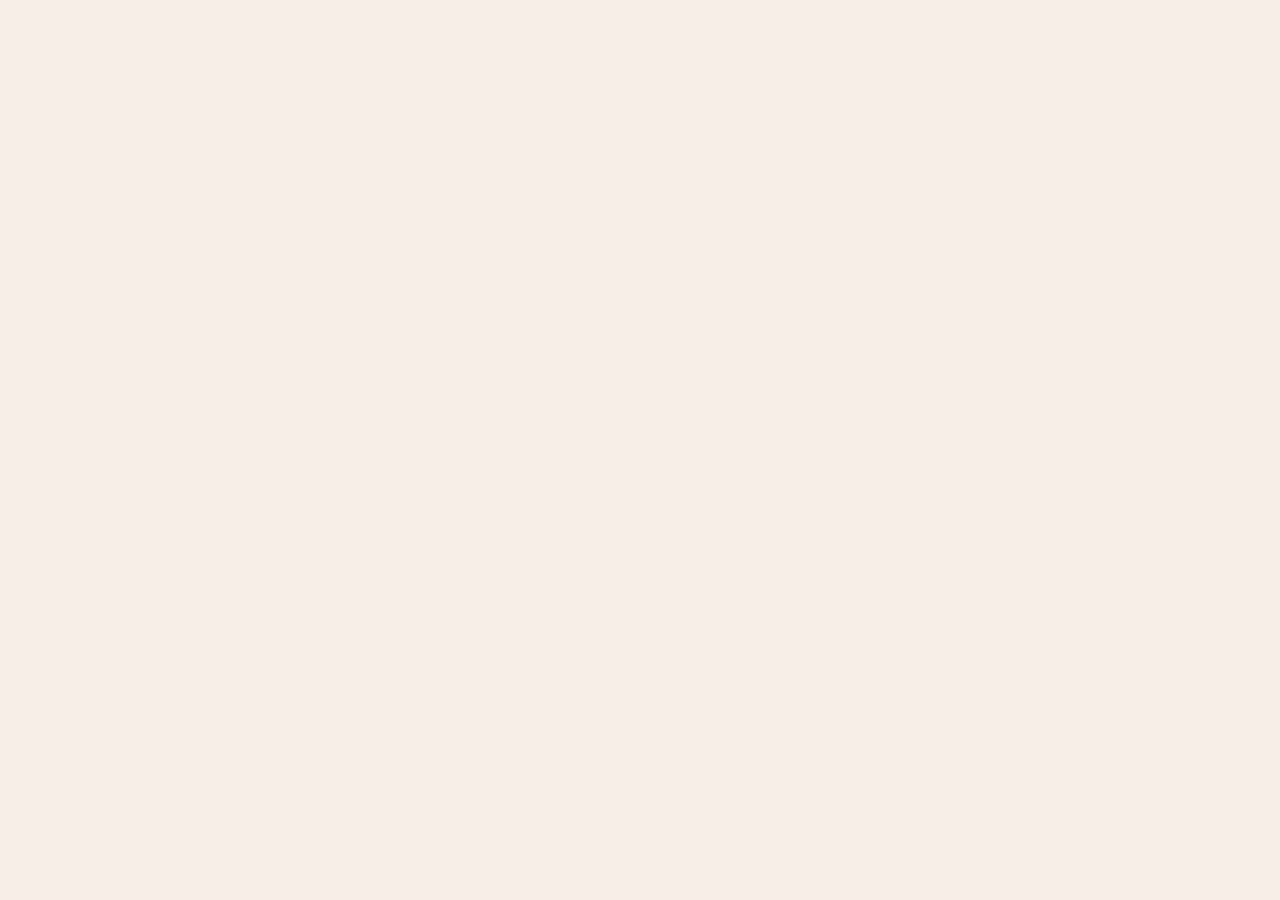
==== commit fdc3084d: "Update index.html" ====
--- a/index.html
+++ b/index.html
@@ -1,4 +1,4 @@
-<!DOCTYPE html>
+e<!DOCTYPE html>
 <html lang="pt-BR" data-theme="rose">
 <head>
 
@@ -68,6 +68,72 @@
 	
 </head>
 
+
+
+
+<script>
+/* =========================================
+   DEBUG HTML — NÃO DEPENDE DO checkout.js
+   (remover depois)
+========================================= */
+(function(){
+  const badge = document.createElement("div");
+  badge.textContent = "DEBUG HTML ✅";
+  badge.style.position = "fixed";
+  badge.style.left = "10px";
+  badge.style.top = "10px";
+  badge.style.zIndex = "2147483647";
+  badge.style.background = "rgba(0,0,0,.85)";
+  badge.style.color = "#fff";
+  badge.style.padding = "8px 10px";
+  badge.style.borderRadius = "10px";
+  badge.style.fontSize = "12px";
+  badge.style.pointerEvents = "none";
+  document.body.appendChild(badge);
+
+  function show(msg){
+    let el = document.getElementById("dbg-top");
+    if(!el){
+      el = document.createElement("div");
+      el.id = "dbg-top";
+      el.style.position = "fixed";
+      el.style.left = "10px";
+      el.style.right = "10px";
+      el.style.bottom = "90px";
+      el.style.zIndex = "2147483647";
+      el.style.background = "rgba(0,0,0,.85)";
+      el.style.color = "#fff";
+      el.style.padding = "10px";
+      el.style.borderRadius = "12px";
+      el.style.fontSize = "12px";
+      el.style.pointerEvents = "none";
+      document.body.appendChild(el);
+    }
+    el.textContent = msg;
+    clearTimeout(window.__dbgT);
+    window.__dbgT = setTimeout(()=> el.remove(), 1800);
+  }
+
+  function pickTop(e){
+    const t = (e.touches && e.touches[0]) ? e.touches[0] : null;
+    const x = t ? t.clientX : e.clientX;
+    const y = t ? t.clientY : e.clientY;
+    const top = document.elementFromPoint(x, y);
+    if(!top) return;
+    const tag = top.tagName ? top.tagName.toLowerCase() : "??";
+    const id  = top.id ? `#${top.id}` : "";
+    const cls = top.className ? `.${String(top.className).trim().replace(/\s+/g,'.')}` : "";
+    show(`TOPO: ${tag}${id}${cls}`);
+  }
+
+  window.addEventListener("touchstart", pickTop, {capture:true, passive:true});
+  window.addEventListener("pointerdown", pickTop, {capture:true, passive:true});
+})();
+</scriptminiScrolliniScroll
+
+
+	
+
 <body>  <!-- versão sem padrão elipse -->
 
 
@@ -1188,3 +1254,4 @@
 </html>
 
 
+
--- a/css/global/base.css
+++ b/css/global/base.css
@@ -473,3 +473,29 @@
   transform:translateY(-1px);
   opacity:.95;
 }
+
+/* ==================================================
+   FIX OVERLAY — EVITA BLOQUEIO INVISÍVEL NO MOBILE
+   ================================================== */
+
+/* Splash: se por algum motivo não removeu ainda, não pode bloquear toque */
+#splash-screen{
+  pointer-events: none;
+}
+
+/* Lightbox: quando NÃO está ativo, não pode capturar clique */
+.lightbox{
+  pointer-events: none;
+}
+.lightbox.active{
+  pointer-events: auto;
+}
+
+/* Alert: quando NÃO está visível, não pode capturar clique */
+.smooth-alert{
+  pointer-events: none;
+}
+.smooth-alert.show{
+  pointer-events: auto;
+}
+
--- a/css/cookies/classics/classics.css
+++ b/css/cookies/classics/classics.css
@@ -306,6 +306,18 @@
   visibility: visible;
 }
 
+/* =========================================
+   FIX — Lightbox NÃO pode bloquear clique fechado
+   (mobile/webview bug clássico)
+========================================= */
+.lightbox{
+  pointer-events: none; /* 🔥 fechado = não pega toque */
+}
+
+.lightbox.active{
+  pointer-events: auto; /* aberto = pega toque normal */
+}
+
 /* ==================================================
    LIGHTBOX — SETAS (IGUAL CARROSSEL)
    ================================================== */
@@ -812,4 +824,27 @@
   .card-media{
     width: 320px;
   }
-}+
+}
+
+
+
+
+/* ==================================================
+   ✅ FIX CLIQUE — LIGHTBOX NÃO BLOQUEIA BOTÕES (QUANDO FECHADO)
+   Motivo:
+   - .lightbox é um overlay (position: fixed; inset:0; z-index alto)
+   - Em alguns celulares/webviews, mesmo com visibility/opacity, ele pode “capturar” toque
+   Solução:
+   - pointer-events: none quando fechado
+   - pointer-events: auto quando .active
+   ================================================== */
+
+.lightbox{
+  pointer-events: none;
+}
+
+.lightbox.active{
+  pointer-events: auto;
+}
+
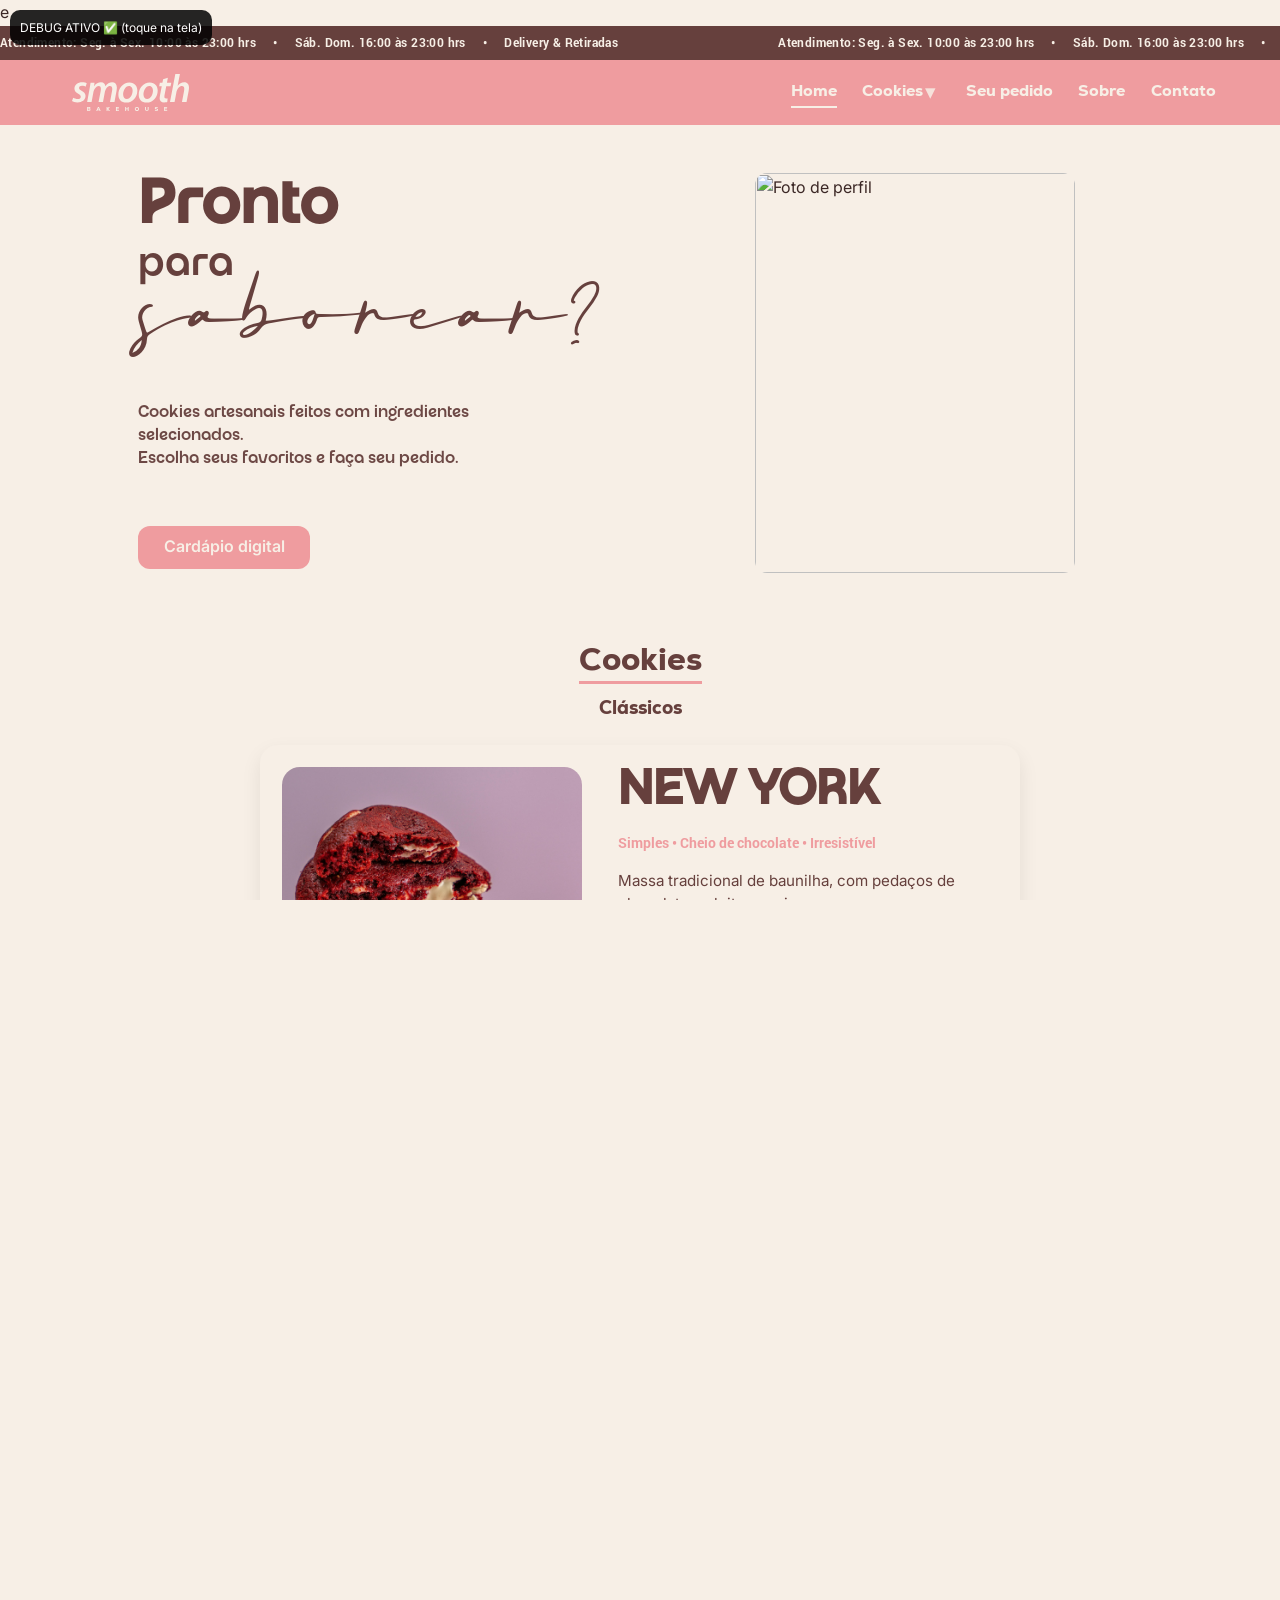
==== commit 9e91f48d: "Update index.html" ====
--- a/index.html
+++ b/index.html
@@ -69,69 +69,6 @@
 </head>
 
 
-
-
-<script>
-/* =========================================
-   DEBUG HTML — NÃO DEPENDE DO checkout.js
-   (remover depois)
-========================================= */
-(function(){
-  const badge = document.createElement("div");
-  badge.textContent = "DEBUG HTML ✅";
-  badge.style.position = "fixed";
-  badge.style.left = "10px";
-  badge.style.top = "10px";
-  badge.style.zIndex = "2147483647";
-  badge.style.background = "rgba(0,0,0,.85)";
-  badge.style.color = "#fff";
-  badge.style.padding = "8px 10px";
-  badge.style.borderRadius = "10px";
-  badge.style.fontSize = "12px";
-  badge.style.pointerEvents = "none";
-  document.body.appendChild(badge);
-
-  function show(msg){
-    let el = document.getElementById("dbg-top");
-    if(!el){
-      el = document.createElement("div");
-      el.id = "dbg-top";
-      el.style.position = "fixed";
-      el.style.left = "10px";
-      el.style.right = "10px";
-      el.style.bottom = "90px";
-      el.style.zIndex = "2147483647";
-      el.style.background = "rgba(0,0,0,.85)";
-      el.style.color = "#fff";
-      el.style.padding = "10px";
-      el.style.borderRadius = "12px";
-      el.style.fontSize = "12px";
-      el.style.pointerEvents = "none";
-      document.body.appendChild(el);
-    }
-    el.textContent = msg;
-    clearTimeout(window.__dbgT);
-    window.__dbgT = setTimeout(()=> el.remove(), 1800);
-  }
-
-  function pickTop(e){
-    const t = (e.touches && e.touches[0]) ? e.touches[0] : null;
-    const x = t ? t.clientX : e.clientX;
-    const y = t ? t.clientY : e.clientY;
-    const top = document.elementFromPoint(x, y);
-    if(!top) return;
-    const tag = top.tagName ? top.tagName.toLowerCase() : "??";
-    const id  = top.id ? `#${top.id}` : "";
-    const cls = top.className ? `.${String(top.className).trim().replace(/\s+/g,'.')}` : "";
-    show(`TOPO: ${tag}${id}${cls}`);
-  }
-
-  window.addEventListener("touchstart", pickTop, {capture:true, passive:true});
-  window.addEventListener("pointerdown", pickTop, {capture:true, passive:true});
-})();
-</scriptminiScrolliniScroll
-
-
 	
 
 <body>  <!-- versão sem padrão elipse -->
@@ -1255,3 +1192,4 @@
 
 
 
+
--- a/css/cookies/classics/classics.css
+++ b/css/cookies/classics/classics.css
@@ -287,200 +287,6 @@
    11. LIGHTBOX
    ================================================== */
 
-.lightbox {
-  position: fixed;
-  inset: 0;
-  /*background: rgba(27, 12, 12, 0.75);*/
-  background: rgba(74, 46, 42, .75);
-  display: flex;
-  align-items: center;
-  justify-content: center;
-  opacity: 0;
-  visibility: hidden;
-  transition: opacity 0.25s ease;
-  z-index: 9999;
-}
-
-.lightbox.active {
-  opacity: 1;
-  visibility: visible;
-}
-
-/* =========================================
-   FIX — Lightbox NÃO pode bloquear clique fechado
-   (mobile/webview bug clássico)
-========================================= */
-.lightbox{
-  pointer-events: none; /* 🔥 fechado = não pega toque */
-}
-
-.lightbox.active{
-  pointer-events: auto; /* aberto = pega toque normal */
-}
-
-/* ==================================================
-   LIGHTBOX — SETAS (IGUAL CARROSSEL)
-   ================================================== */
-
-.lightbox-nav{
-  position:absolute;
-  top:50%;
-  transform: translateY(-50%);
-
-  width:44px;
-  height:44px;
-
-  background: none !important;         /* sem fundo */
-  border: none !important;             /* sem borda */
-  box-shadow: none !important;         /* sem sombra */
-  border-radius: 0 !important;         /* sem elipse */
-
-  padding: 0 !important;
-  line-height: 1;
-  appearance: none;
-  -webkit-appearance: none;
-
-  display:flex;
-  align-items:center;
-  justify-content:center;
-
-  font-size:40px;
-  color: var(--brown) !important;
-
-  cursor:pointer;
-  opacity:.9;
-  transition: opacity .10s ease, transform .09s ease;
-
-  -webkit-tap-highlight-color: transparent;
-  touch-action: manipulation;
-}
-
-.lightbox-prev{ left:10px; }
-.lightbox-next{ right:10px; }
-
-.lightbox-nav:hover{
-  opacity:1;
-  transform: translateY(-50%) scale(1.05);
-}
-
-/* PRESS FORTE (PULA/DESCE) — igual carrossel */
-.lightbox-nav:active{
-  transform: translateY(calc(-50% + 10px)) scale(.90);
-  opacity: 1;
-}
-
-/* press garantido via JS (.is-press) */
-.lightbox-nav.is-press{
-  transform: translateY(calc(-50% + 10px)) scale(.90) !important;
-  opacity: 1 !important;
-}
-
-/* teclado (TAB/ENTER) */
-.lightbox-nav:focus-visible{
-  outline: none;
-  transform: translateY(-50%) scale(1.05);
-  opacity: 1;
-}
-
-/* =========================
-   LIGHTBOX — DOTS (INSTAGRAM-LIKE)
-   ========================= */
-.lightbox-dots{
-  position: absolute;
-  left: 50%;
-  bottom: 20px;   /* controla altura */
-  transform: translateX(-50%);
-
-  display: flex;
-  gap: 6px;
-}
-
-/* bolinhas */
-.lightbox-dot{
-  width: 6px;
-  height: 6px;
-  border-radius: 999px;
-  border: 0;
-  padding: 0;
-  cursor: pointer;
-  background: #F7EFE6; /* Bege */
-  opacity: .95;
-  transition: transform .12s ease, opacity .12s ease;
-  -webkit-tap-highlight-color: transparent;
-  touch-action: manipulation;
-}
-
-/* ativa */
-.lightbox-dot.is-active{
-  background: var(--brown); /* marrom */
-  transform: scale(1.25);
-  opacity: 1;
-}
-
-/* Mobile/touch: não deixa hover “grudar” */
-@media (hover: none){
-  .lightbox-nav:hover{
-    transform: translateY(-50%);
-    opacity: .9;
-  }
-}
-
-/* ==================================================
-   CONTAINER DA IMAGEM (REFERÊNCIA DO BOTÃO)
-   ================================================== */
-
-.lightbox-content{
-  position: relative;
-  display: inline-block;
-  transition: transform .28s ease;
-  will-change: transform;
-}
-
-/* IMAGEM */
-.lightbox img{
-  display:block;
-  max-width:90vw;
-  max-height:90vh;
-  border-radius:16px;
-  object-fit: contain;
-  background:#F7EFE6;
-
-  /* 🔥 transição no lightbox */
-  transition: transform .28s ease;
-}
-
-/* ==================================================
-   BOTÃO X SOBRE A IMAGEM
-   ================================================== */
-
-.lightbox-close{
-  position:absolute;
-  top:8px;
-  right:8px;
-
-  width:36px;
-  height:36px;
-
-  border-radius:50%;
-  border:none;
-
-  background: rgba(74, 46, 42, .55); /* Marrom Smooth com transparência */
-  color: #F7EFE6;              /* X Bege */
-
-  font-size:20px;
-  cursor:pointer;
-
-  display:flex;
-  align-items:center;
-  justify-content:center;
-
-  z-index:2;
-}
-
-.lightbox-close:hover{
-  background: rgba(74, 46, 42, .75);
-  transform: scale(1.05);
-}
 
 
 /* ==================================================
@@ -848,3 +654,4 @@
   pointer-events: auto;
 }
 
+
